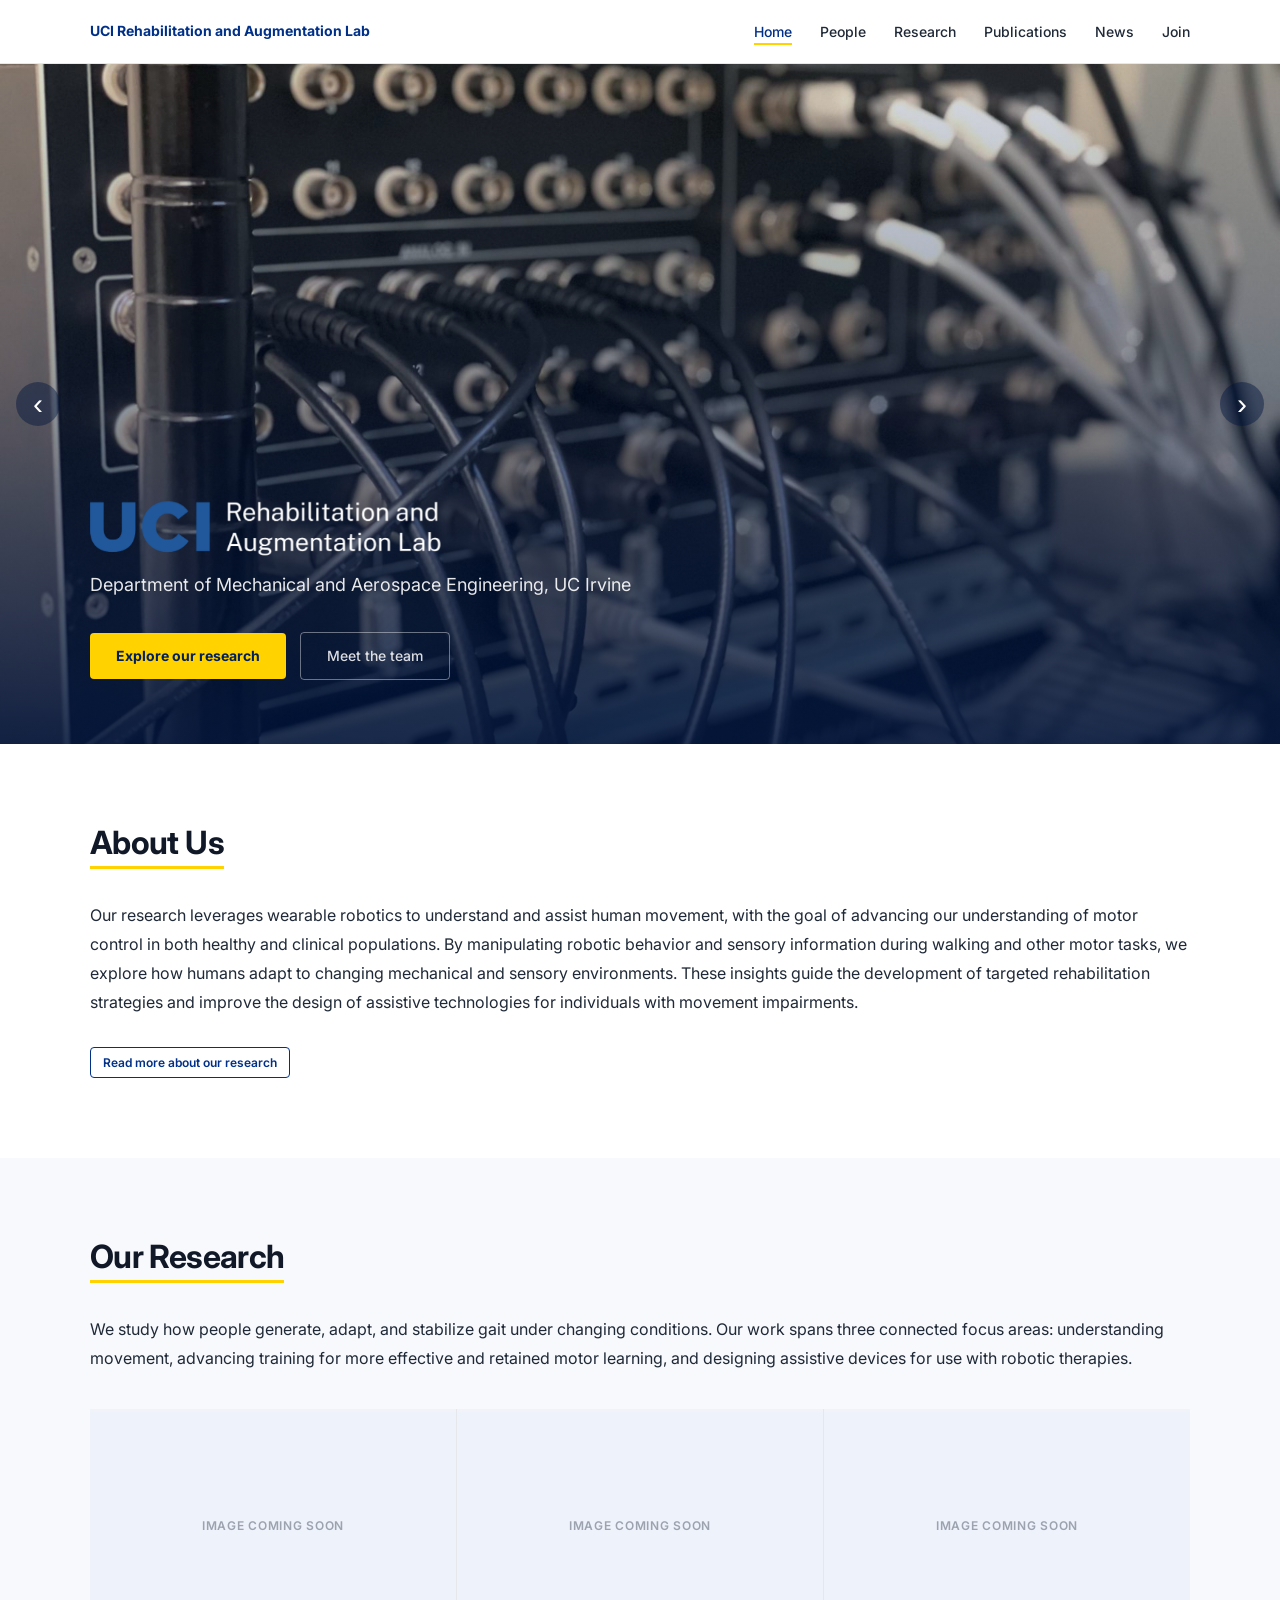
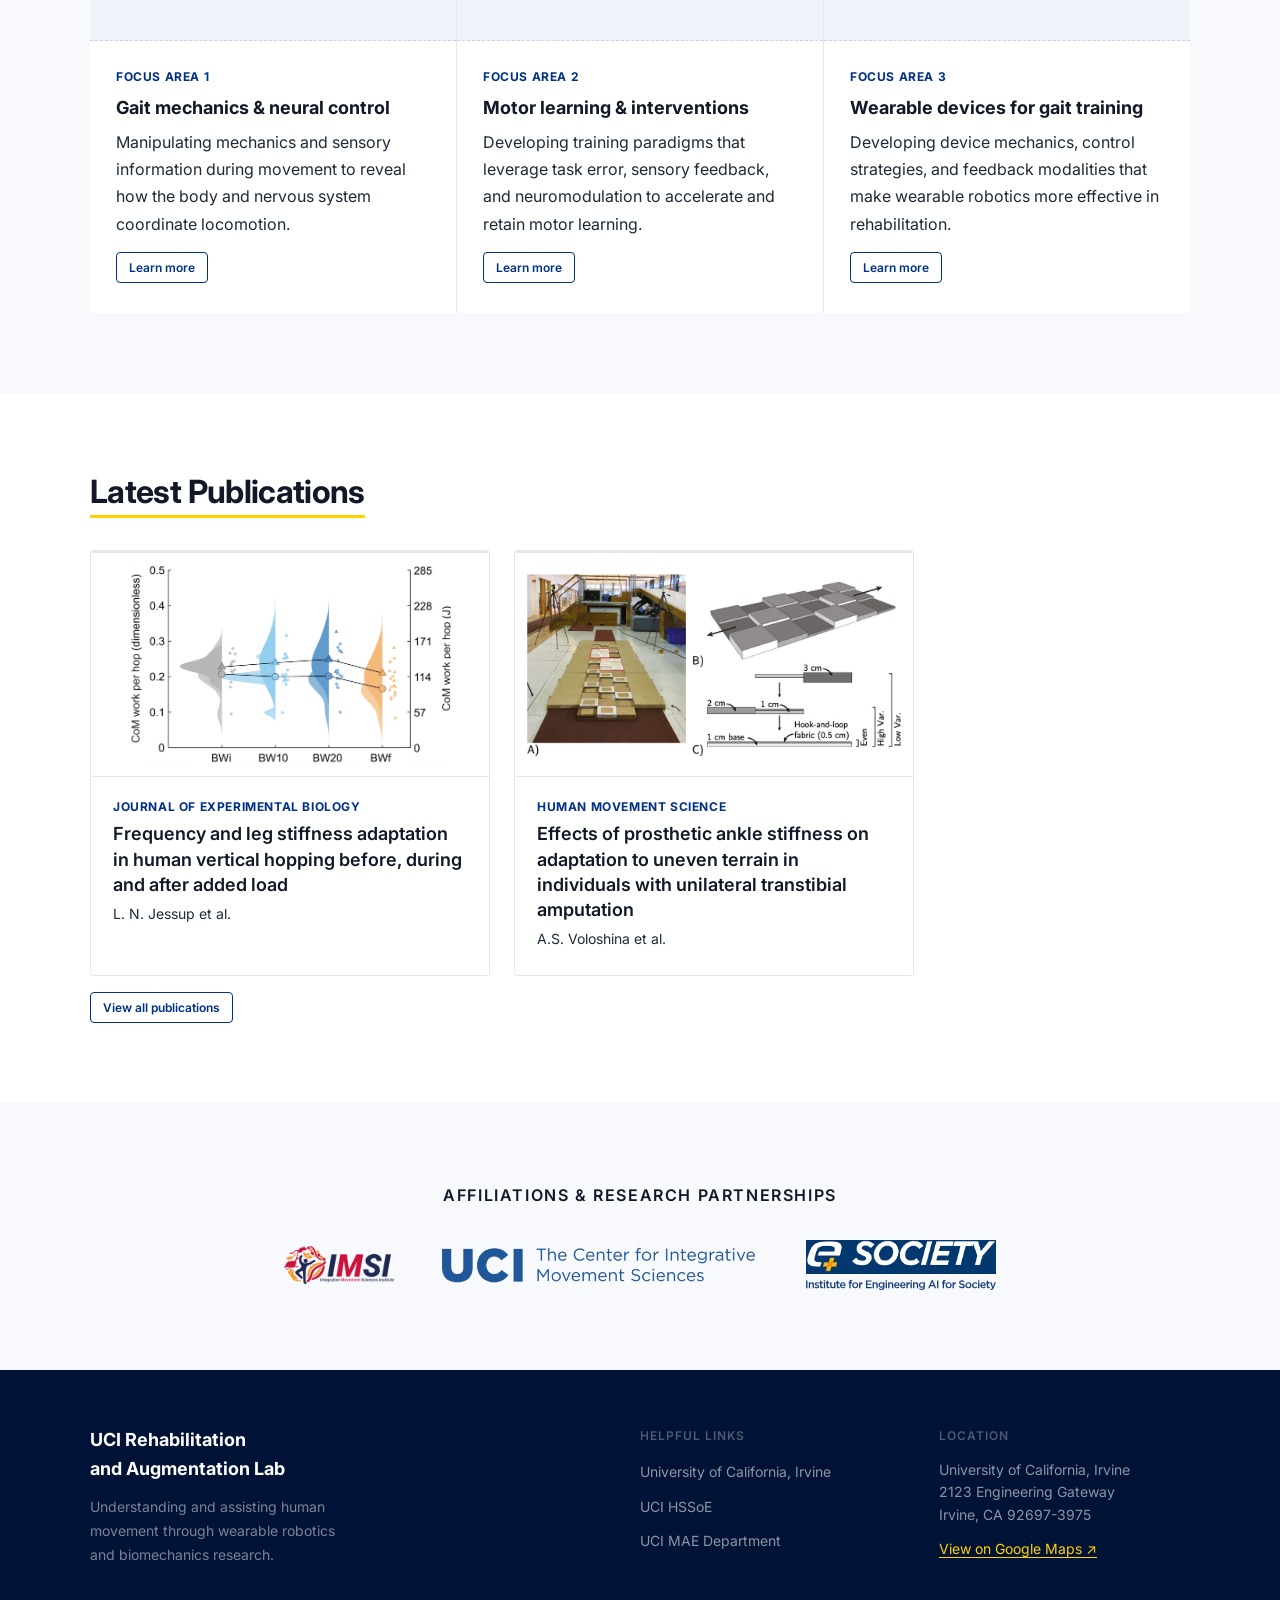
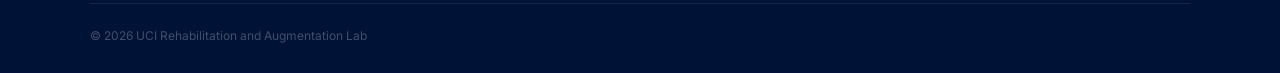
==== index.html @ d3cd8746 "Add Isabella Lepe; move Participate out of the menu Participate is now linked from the bottom of Res" ====
<!DOCTYPE html>
<html lang="en">
<head>
<meta charset="UTF-8">
<meta name="viewport" content="width=device-width, initial-scale=1">
<title>UCI Rehabilitation and Augmentation Lab</title>
<meta name="description" content="UCI RAL leverages wearable robotics to understand and assist human movement, advancing rehabilitation for individuals with movement impairments.">
<link rel="stylesheet" href="style.css?v=18">
</head>
<body>

<nav class="nav">
  <a class="nav-brand" href="index.html">UCI Rehabilitation and Augmentation Lab</a>
  <ul class="nav-links">
    <li><a href="index.html" class="active">Home</a></li>
    <li><a href="people.html">People</a></li>
    <li><a href="research.html">Research</a></li>
    <li><a href="publications.html">Publications</a></li>
    <li><a href="news.html">News</a></li>
    <li><a href="join.html">Join</a></li>
  </ul>
</nav>

<section class="hero">
  <div class="hero-slide on" style="background-image:url('images/home-banner-1.jpg')"></div>
  <div class="hero-slide" style="background-image:url('images/home-banner-2.jpg')"></div>
  <div class="hero-slide" style="background-image:url('images/home-banner-3.jpg')"></div>
  <button class="hero-arrow hero-prev" aria-label="Previous photo">&#8249;</button>
  <button class="hero-arrow hero-next" aria-label="Next photo">&#8250;</button>
  <div class="hero-c">
    <img class="lab-name hero-sweep" src="images/logos/logo-ral-white.png" alt="UCI Rehabilitation and Augmentation Lab">
    <p class="hero-dept hero-sweep">Department of Mechanical and Aerospace Engineering, UC Irvine</p>
    <a class="btn-gold" href="research.html">Explore our research</a>
    <a class="btn-outline" href="people.html">Meet the team</a>
  </div>
</section>

<section class="sec">
  <div class="wrap">
    <div class="about-text">
      <h2 class="sec-h"><span>About Us</span></h2>
      <p>Our research leverages wearable robotics to understand and assist human movement, with the goal of advancing our understanding of motor control in both healthy and clinical populations. By manipulating robotic behavior and sensory information during walking and other motor tasks, we explore how humans adapt to changing mechanical and sensory environments. These insights guide the development of targeted rehabilitation strategies and improve the design of assistive technologies for individuals with movement impairments.</p>
      <a class="ral-link" href="research.html">Read more about our research</a>
    </div>
  </div>
</section>

<section class="sec sec-off">
  <div class="wrap">
    <h2 class="sec-h"><span>Our Research</span></h2>
    <p class="page-intro">We study how people generate, adapt, and stabilize gait under changing conditions. Our work spans three connected focus areas: understanding movement, advancing training for more effective and retained motor learning, and designing assistive devices for use with robotic therapies.</p>
    <!-- To add a focus area image, replace a placeholder div with:
         <div class="theme-img"><img src="images/your-image.jpg" alt="..."></div> -->
    <div class="themes-grid">
      <div class="theme-card">
        <div class="theme-img theme-img-empty">Image coming soon</div>
        <div class="theme-body">
        <div class="theme-area">Focus Area 1</div>
        <h3>Gait mechanics &amp; neural control</h3>
        <p>Manipulating mechanics and sensory information during movement to reveal how the body and nervous system coordinate locomotion.</p>
        <a href="research.html">Learn more</a>
        </div>
      </div>
      <div class="theme-card">
        <div class="theme-img theme-img-empty">Image coming soon</div>
        <div class="theme-body">
        <div class="theme-area">Focus Area 2</div>
        <h3>Motor learning &amp; interventions</h3>
        <p>Developing training paradigms that leverage task error, sensory feedback, and neuromodulation to accelerate and retain motor learning.</p>
        <a href="research.html">Learn more</a>
        </div>
      </div>
      <div class="theme-card">
        <div class="theme-img theme-img-empty">Image coming soon</div>
        <div class="theme-body">
        <div class="theme-area">Focus Area 3</div>
        <h3>Wearable devices for gait training</h3>
        <p>Developing device mechanics, control strategies, and feedback modalities that make wearable robotics more effective in rehabilitation.</p>
        <a href="research.html">Learn more</a>
        </div>
      </div>
    </div>
  </div>
</section>

<section class="sec">
  <div class="wrap">
    <h2 class="sec-h"><span>Latest Publications</span></h2>
    <div class="pub-cards">
      <a class="pub-card" target="_blank" rel="noopener" href="https://journals.biologists.com/jeb/article/228/24/jeb250848/370091/">
        <div class="pub-card-img"><img src="images/hoppingLoad.png" alt=""></div>
        <div class="pub-card-body">
          <div class="pub-j">Journal of Experimental Biology</div>
          <span class="pub-title">Frequency and leg stiffness adaptation in human vertical hopping before, during and after added load</span>
          <div class="pub-authors">L. N. Jessup et al.</div>
        </div>
      </a>
      <a class="pub-card" target="_blank" rel="noopener" href="https://www.sciencedirect.com/science/article/pii/S0167945725000533">
        <div class="pub-card-img"><img src="images/terrainWalkway.jpg" alt=""></div>
        <div class="pub-card-body">
          <div class="pub-j">Human Movement Science</div>
          <span class="pub-title">Effects of prosthetic ankle stiffness on adaptation to uneven terrain in individuals with unilateral transtibial amputation</span>
          <div class="pub-authors">A.S. Voloshina et al.</div>
        </div>
      </a>
    </div>
    <a class="ral-link" href="publications.html">View all publications</a>
  </div>
</section>

<section class="sec sec-off">
  <div class="wrap">
    <p class="partners-label">Affiliations &amp; Research Partnerships</p>
    <div class="partners-logos">
      <a href="https://movementscience.uci.edu/" target="_blank" rel="noopener"><img src="images/logos/logo-imsi.png" alt="UCI Movement Science"></a>
      <a href="https://cims.uci.edu/" target="_blank" rel="noopener"><img src="images/logos/logo-cims.png" alt="CIMS"></a>
      <a class="partner-stack" href="https://properai.eng.uci.edu/" target="_blank" rel="noopener"><img src="images/logos/logo-esociety.png" alt="eSociety"><img src="images/logos/logo-esociety-text.svg" alt="Institute for Engineering AI for Society"></a>
    </div>
  </div>
</section>

<footer class="footer">
  <div class="footer-inner">
    <div class="footer-brand">
      <h3>UCI Rehabilitation<br>and Augmentation Lab</h3>
      <p>Understanding and assisting human movement through wearable robotics and biomechanics research.</p>
    </div>
    <div class="footer-col">
      <h4>Helpful Links</h4>
      <ul>
        <li><a href="https://uci.edu/" target="_blank" rel="noopener">University of California, Irvine</a></li>
        <li><a href="https://engineering.uci.edu/" target="_blank" rel="noopener">UCI HSSoE</a></li>
        <li><a href="https://engineering.uci.edu/dept/mae" target="_blank" rel="noopener">UCI MAE Department</a></li>
      </ul>
    </div>
    <div class="footer-col">
      <h4>Location</h4>
      <address class="footer-addr">University of California, Irvine<br>2123 Engineering Gateway<br>Irvine, CA 92697-3975</address>
      <a class="footer-map" href="https://goo.gl/maps/8qUUyFaDu9bvtkPZA" target="_blank" rel="noopener">View on Google Maps ↗</a>
    </div>
  </div>
  <div class="footer-bottom">
    <span>© 2026 UCI Rehabilitation and Augmentation Lab</span>
  </div>
</footer>
<script src="hero.js"></script>
</body>
</html>
---- style.css ----
/* UCI Rehabilitation & Augmentation Lab — Shared Styles */
@import url('https://fonts.googleapis.com/css2?family=Inter:wght@400;500;600;700&display=swap');

*, *::before, *::after { box-sizing: border-box; margin: 0; padding: 0; }
html { scroll-behavior: smooth; }
body { font-family: 'Inter', system-ui, sans-serif; color: #111827; background: #fff; line-height: 1.6; font-size: var(--fs-body); }
img { display: block; max-width: 100%; }
a { color: inherit; text-decoration: none; }

/* Variables */
:root {
  --blue: #003087;
  --blue-dk: #001f5b;
  --blue-tint: #eef2fb;
  --gold: #FFD200;
  --tx: #111827;
  --mt: #1F2937;
  --sb: #9CA3AF;
  --bg: #ffffff;
  --bg2: #f8f9fc;
  --bd: #E5E7EB;
  --r: 4px;
  /* type scale: every text size on the site comes from one of these */
  --fs-title: clamp(28px, 3.5vw, 40px);  /* page titles in the top banner */
  --fs-subtitle: 18px;                    /* line under page titles, homepage department line */
  --fs-section: clamp(24px, 3vw, 32px);  /* gold-underlined section headings */
  --fs-subhead: clamp(20px, 2.5vw, 24px);/* focus area titles, study title, PI name */
  --fs-item: 18px;                        /* card, project, person, publication and Join titles */
  --fs-body: 16px;                        /* all paragraphs */
  --fs-small: 14px;                       /* supporting details, menu, buttons, footer text */
  --fs-label: 12px;                       /* all-caps tags and labels, small outlined buttons */
}

/* NAV */
.nav {
  position: sticky; top: 0; z-index: 200;
  background: #fff; border-bottom: 1px solid var(--bd);
  display: flex; align-items: center; justify-content: space-between;
  padding: 0 max(48px, calc((100% - 1100px) / 2)); height: 64px;
}
.nav-brand { font-size: var(--fs-small); font-weight: 700; color: var(--blue); }
.nav-links { display: flex; gap: 28px; list-style: none; }
.nav-links a {
  font-size: var(--fs-small); font-weight: 500; color: var(--mt);
  padding-bottom: 3px; border-bottom: 2px solid transparent;
  transition: color .15s, border-color .15s;
}
.nav-links a:hover { color: var(--blue); }
.nav-links a.active { color: var(--blue); border-bottom-color: var(--gold); }

/* PAGE HEADER */
.page-hdr { background: linear-gradient(90deg, rgba(0,20,60,.65) 0%, rgba(0,20,60,.35) 45%, rgba(0,20,60,0) 75%), url('images/page-header-background.png') center/cover no-repeat var(--blue-dk); padding: 64px 48px 52px; }
.page-hdr-in { max-width: 1100px; margin: 0 auto; }
.page-hdr h1 {
  font-size: var(--fs-title); font-weight: 700; color: #fff;
  letter-spacing: -.025em; line-height: 1.1;
}
.page-hdr p { font-size: var(--fs-subtitle); color: rgba(255,255,255,.6); margin-top: 12px; }
/* page titles slide in like the homepage banner */
.page-hdr h1, .page-hdr p { animation: heroSweep .9s cubic-bezier(.2,.7,.2,1) both; }
.page-hdr p { animation-delay: .3s; }

/* SHARED */
.wrap { max-width: 1100px; margin: 0 auto; }
.sec { padding: 80px 48px; }
.sec-off { background: var(--bg2); }
.sec-h { font-size: var(--fs-section); font-weight: 700; color: var(--tx); line-height: 1.2; letter-spacing: -.02em; margin-bottom: 32px; }
.sec-h span { display: inline-block; border-bottom: 3px solid var(--gold); padding-bottom: 4px; }
.ral-link { display: inline-block; margin-top: 16px; font-size: var(--fs-label); font-weight: 600; color: var(--blue); border: 1.5px solid var(--blue); padding: 5px 12px; border-radius: var(--r); transition: background .15s, color .15s; }
.ral-link:hover { background: var(--blue); color: #fff; }

/* HERO */
.hero {
  min-height: 680px; overflow: hidden; background: var(--blue-dk);
  display: flex; align-items: flex-end; position: relative;
}
/* lab photos crossfade behind the hero text; hero.js advances them and drives the arrows */
.hero-slide { position: absolute; inset: 0; background-size: cover; background-position: center; opacity: 0; transition: opacity 1.2s ease; }
.hero-slide.on { opacity: 1; }
.hero-arrow { position: absolute; top: 50%; transform: translateY(-50%); z-index: 2; width: 44px; height: 44px; border: 0; border-radius: 50%; background: rgba(0,20,60,.45); color: #fff; font-size: 30px; line-height: 1; cursor: pointer; }
.hero-arrow:hover { background: rgba(0,20,60,.75); }
.hero-prev { left: 16px; }
.hero-next { right: 16px; }
.hero::after {
  content: ''; position: absolute; inset: 0;
  background: linear-gradient(to top, rgba(0,20,60,.88) 0%, rgba(0,20,60,.4) 55%, rgba(0,20,60,.15) 100%);
}
.hero-c { position: relative; z-index: 1; width: 100%; max-width: 1196px; margin: 0 auto; padding: 56px 48px; }
.hero-c img.lab-name { max-height: 58px; width: auto; margin-bottom: 14px; }
.hero-dept { font-size: var(--fs-subtitle); color: rgba(255,255,255,.9); margin-bottom: 32px; }
/* logo and department line slide in from the left once, on page load */
.hero-sweep { animation: heroSweep .9s cubic-bezier(.2,.7,.2,1) both; }
.hero-dept.hero-sweep { animation-delay: .3s; }
@keyframes heroSweep { from { opacity: 0; transform: translateX(-60px); } to { opacity: 1; transform: none; } }
.btn-gold { display: inline-block; background: var(--gold); color: var(--blue-dk); font-size: var(--fs-small); font-weight: 700; font-family: inherit; padding: 12px 26px; border-radius: var(--r); margin-right: 10px; margin-bottom: 8px; }
.btn-outline { display: inline-block; border: 1.5px solid rgba(255,255,255,.4); color: rgba(255,255,255,.85); font-size: var(--fs-small); font-weight: 500; font-family: inherit; padding: 12px 26px; border-radius: var(--r); margin-bottom: 8px; }
.btn-outline:hover { border-color: rgba(255,255,255,.75); color: #fff; }

/* ABOUT SPLIT */
.about-grid { display: grid; grid-template-columns: 3fr 2fr; gap: 60px; align-items: center; }
.about-text p { font-size: var(--fs-body); color: var(--mt); line-height: 1.8; margin-bottom: 14px; }
.about-img img { width: 100%; height: auto; }

/* RESEARCH THEMES PREVIEW */
.themes-grid { display: grid; grid-template-columns: repeat(3, 1fr); gap: 1px; background: var(--bd); margin-top: 36px; }
.theme-card { background: #fff; border-top: 3px solid #f1f3f9; transition: border-color .2s; display: flex; flex-direction: column; }
.theme-img { aspect-ratio: 16/10; overflow: hidden; background: var(--blue-tint); }
.theme-img img { width: 100%; height: 100%; object-fit: cover; transition: transform .4s; }
.theme-card:hover .theme-img img { transform: scale(1.04); }
.theme-img-empty { display: flex; align-items: center; justify-content: center; font-size: var(--fs-label); font-weight: 600; letter-spacing: .06em; text-transform: uppercase; color: var(--sb); border-bottom: 1px dashed #c9d3ea; }
.theme-body { padding: 26px 26px 30px; flex: 1; display: flex; flex-direction: column; align-items: flex-start; }
.theme-card .theme-body a { margin-top: auto; }
.theme-card .theme-body p { margin-bottom: 14px; }
.theme-card:hover { border-top-color: var(--gold); }
.theme-area { font-size: var(--fs-label); font-weight: 700; color: var(--blue); letter-spacing: .05em; text-transform: uppercase; margin-bottom: 10px; }
.theme-card h3 { font-size: var(--fs-item); font-weight: 700; color: var(--tx); line-height: 1.3; margin-bottom: 10px; }
.theme-card p { font-size: var(--fs-body); color: var(--mt); line-height: 1.7; margin: 0; }
.theme-card a { display: inline-block; margin-top: 14px; font-size: var(--fs-label); font-weight: 600; color: var(--blue); border: 1.5px solid var(--blue); padding: 5px 12px; border-radius: var(--r); transition: background .15s, color .15s; }
.theme-card a:hover { background: var(--blue); color: #fff; }

/* HOME PUBLICATION CARDS: figure on top */
.pub-cards { display: grid; grid-template-columns: repeat(2, minmax(0, 400px)); gap: 24px; }
.pub-card { display: block; background: #fff; border: 1px solid var(--bd); border-radius: var(--r); overflow: hidden; border-top: 3px solid var(--bd); transition: border-color .2s; }
.pub-card:hover { border-top-color: var(--gold); }
.pub-card-img { aspect-ratio: 16/9; background: #fff; border-bottom: 1px solid var(--bd); }
.pub-card-img img { width: 100%; height: 100%; object-fit: contain; padding: 12px; }
.pub-card-body { padding: 20px 22px 24px; }
.pub-card .pub-title { margin-bottom: 6px; }
.pub-card:hover .pub-title { color: var(--blue); }

/* PUBLICATIONS */
.pub-item { display: grid; grid-template-columns: 100px 1fr; gap: 20px; padding: 24px 0; border-bottom: 1px solid var(--bd); align-items: start; }
.pub-thumb { aspect-ratio: 4/3; border-radius: var(--r); overflow: hidden; background: var(--blue-tint); }
.pub-thumb img { width: 100%; height: 100%; object-fit: cover; }
.pub-j { font-size: var(--fs-label); font-weight: 700; color: var(--blue); letter-spacing: .05em; text-transform: uppercase; margin-bottom: 5px; }
.pub-title { font-size: var(--fs-item); font-weight: 600; color: var(--tx); line-height: 1.4; margin-bottom: 5px; display: block; }
.pub-title:hover { color: var(--blue); }
.pub-authors { font-size: var(--fs-small); color: var(--mt); }
.pub-authors strong { color: var(--tx); font-weight: 600; }
.pub-sec-h { margin-top: 56px; margin-bottom: 8px; }
.wrap > .pub-sec-h:first-child { margin-top: 0; }
/* publications page: text left, buttons right */
.pub-row { display: grid; grid-template-columns: 1fr auto; gap: 24px; align-items: start; padding: 16px 0; border-bottom: 1px solid var(--bd); }
.pub-row .pub-title { margin-bottom: 3px; }
.pub-meta { font-size: var(--fs-small); color: var(--mt); line-height: 1.55; }
.pub-meta strong { color: var(--tx); font-weight: 600; }
.pub-links { display: flex; gap: 8px; flex-wrap: wrap; justify-content: flex-end; }
.pub-btn { font-size: var(--fs-label); font-weight: 600; color: var(--blue); border: 1.5px solid var(--blue); padding: 4px 10px; border-radius: var(--r); transition: background .15s, color .15s; }
.pub-btn:hover { background: var(--blue); color: #fff; }
.pub-more { margin-top: 48px; font-size: var(--fs-body); color: var(--mt); }
.pub-more a { color: var(--blue); font-weight: 600; border-bottom: 1px solid var(--bd); }

/* PARTNERS */
.partners-logos { display: flex; align-items: center; justify-content: center; gap: 48px; flex-wrap: wrap; }
.partners-logos img { max-height: 38px; width: auto; transition: transform .2s; }
.partners-logos a:hover img { transform: translateY(-2px); }
.partner-stack { display: flex; flex-direction: column; gap: 6px; width: 190px; }
.partners-logos .partner-stack img { width: 100%; height: auto; max-height: none; }
.partners-label { text-align: center; font-size: var(--fs-body); font-weight: 600; color: var(--tx); letter-spacing: .1em; text-transform: uppercase; margin-bottom: 32px; }

/* PEOPLE - PI CARD */
.ppl-wrap { display: flex; flex-direction: column; gap: 24px; }
.grp-box { background: var(--bg2); border-radius: var(--r); padding: 32px 40px 36px; border-left: 3px solid var(--blue); }
.pi-card { display: grid; grid-template-columns: 128px 1fr; gap: 32px; align-items: start; }
.av { border-radius: 50%; overflow: hidden; background: var(--blue-tint); flex-shrink: 0; display: flex; align-items: center; justify-content: center; font-size: 22px; font-weight: 700; color: var(--blue); position: relative; }
.av img { position: absolute; inset: 0; width: 100%; height: 100%; object-fit: cover; object-position: top; }
.av-lg { width: 128px; height: 128px; font-size: 32px; }
.av-md { width: 84px; height: 84px; font-size: 20px; }
.av-sm { width: 68px; height: 68px; font-size: 16px; }
.pi-info h2 { font-size: var(--fs-subhead); font-weight: 700; color: var(--tx); line-height: 1.2; margin-bottom: 4px; letter-spacing: -.01em; }
.pi-title { font-size: var(--fs-body); font-weight: 600; color: var(--blue); margin-bottom: 2px; }
.pi-dept { font-size: var(--fs-body); color: var(--mt); margin-bottom: 6px; line-height: 1.5; }
.pi-email { font-size: var(--fs-body); color: var(--mt); margin-bottom: 18px; }
.tag-links { display: flex; gap: 10px; flex-wrap: wrap; }
.tag-link { font-size: var(--fs-label); font-weight: 600; color: var(--blue); border: 1.5px solid var(--blue); padding: 5px 12px; border-radius: var(--r); transition: background .15s, color .15s; }
.tag-link:hover { background: var(--blue); color: #fff; }

/* PEOPLE GRID */
.grp-h { font-size: var(--fs-label); font-weight: 600; color: var(--blue); padding-bottom: 10px; margin-bottom: 20px; border-bottom: 1px solid var(--bd); letter-spacing: .04em; text-transform: uppercase; }
.ppl-grid { display: grid; grid-template-columns: repeat(2, 1fr); gap: 28px 32px; }
.ppl-grid-4 { display: grid; grid-template-columns: repeat(3, 1fr); gap: 24px 28px; }
/* photo left, top-aligned with the name, same as the PI card */
.person-card { display: grid; grid-template-columns: auto 1fr; gap: 18px; align-items: start; }
.p-name { font-size: var(--fs-item); font-weight: 600; color: var(--tx); line-height: 1.3; margin-bottom: 2px; }
.p-role { font-size: var(--fs-small); font-weight: 500; color: var(--blue); margin-bottom: 4px; }
.p-coadv { font-size: var(--fs-small); font-style: italic; color: var(--mt); margin-bottom: 4px; }
.p-bg { font-size: var(--fs-small); color: var(--mt); line-height: 1.5; }

/* ALUMNI */
.alumni-cols { display: grid; grid-template-columns: repeat(3, 1fr); gap: 0 48px; }
.alumni-grp h4 { font-size: var(--fs-label); font-weight: 600; color: var(--mt); letter-spacing: .06em; text-transform: uppercase; margin-bottom: 10px; }
.alumni-list { list-style: none; }
.alumni-list li { font-size: var(--fs-body); color: var(--mt); padding: 4px 0; }

/* RESEARCH */
.res-sec { padding-top: 0; }
.res-wrap { display: flex; flex-direction: column; gap: 56px; }
/* focus area title sits in a gray box; its description and projects follow below */
.theme-hd { background: var(--bg2); border-left: 3px solid var(--blue); border-radius: var(--r); padding: 24px 32px; }
.theme-hd-area { font-size: var(--fs-label); font-weight: 600; color: var(--blue); margin-bottom: 6px; letter-spacing: .06em; text-transform: uppercase; }
.theme-hd h2 { font-size: var(--fs-subhead); font-weight: 700; color: var(--tx); line-height: 1.2; letter-spacing: -.015em; }
.theme-desc { font-size: var(--fs-body); color: var(--mt); line-height: 1.75; margin-top: 20px; }
/* project rows: image on the left at one fixed width */
.proj { display: grid; grid-template-columns: 300px 1fr; gap: 32px; align-items: start; padding: 28px 0; }
.proj:last-child { padding-bottom: 0; }
.proj-img { background: #fff; border: 1px solid var(--bd); border-radius: var(--r); padding: 10px; }
.proj-img img { width: 100%; height: auto; }
.proj-tag { display: inline-block; font-size: var(--fs-label); font-weight: 700; letter-spacing: .06em; text-transform: uppercase; color: var(--blue); background: var(--blue-tint); padding: 3px 8px; border-radius: 2px; margin-bottom: 10px; }
.proj-text h3 { font-size: var(--fs-item); font-weight: 700; color: var(--tx); margin-bottom: 12px; line-height: 1.3; letter-spacing: -.01em; }
.proj-text p { font-size: var(--fs-body); color: var(--mt); line-height: 1.75; }
.proj-paper { display: inline-block; margin-top: 14px; font-size: var(--fs-label); font-weight: 600; color: var(--blue); border: 1.5px solid var(--blue); padding: 5px 12px; border-radius: var(--r); transition: border-color .15s, background .15s; }
.proj-paper:hover { background: var(--blue); color: #fff; }

/* JOIN */
.join-list { max-width: 760px; margin-top: 24px; }
.join-item { padding: 24px 0; border-bottom: 1px solid var(--bd); }
.join-item:first-child { border-top: 1px solid var(--bd); }
.join-item h3 { font-size: var(--fs-item); font-weight: 700; color: var(--tx); margin-bottom: 8px; }
.join-item p { font-size: var(--fs-body); color: var(--mt); line-height: 1.7; }
.page-intro { font-size: var(--fs-body); color: var(--mt); line-height: 1.8; }
.page-intro + .page-intro { margin-top: 16px; }
.text-link { color: var(--blue); font-weight: 600; border-bottom: 1px solid var(--bd); }
/* news */
.news-year { margin-top: 48px; margin-bottom: 8px; }
.wrap > .news-year:first-child { margin-top: 0; }
.news-item { display: grid; grid-template-columns: 90px 1fr; gap: 24px; padding: 14px 0; border-bottom: 1px solid var(--bd); }
.news-date { font-size: var(--fs-small); font-weight: 700; color: var(--blue); letter-spacing: .04em; text-transform: uppercase; padding-top: 2px; }
.news-body p { font-size: var(--fs-body); color: var(--mt); line-height: 1.7; }
.news-body a { color: var(--blue); font-weight: 600; border-bottom: 1px solid var(--bd); }
.news-imgs { display: flex; flex-wrap: wrap; gap: 10px; margin-top: 12px; }
.news-imgs img { height: 120px; width: auto; border-radius: var(--r); border: 1px solid var(--bd); }
/* click-to-enlarge images */
.zoomable img { cursor: zoom-in; }
.lightbox { position: fixed; inset: 0; z-index: 500; background: rgba(0,10,30,.88); display: flex; align-items: center; justify-content: center; padding: 32px; cursor: zoom-out; }
.lightbox img { max-width: 100%; max-height: 100%; border-radius: var(--r); background: #fff; box-shadow: 0 8px 40px rgba(0,0,0,.5); }
.lightbox-close { position: absolute; top: 16px; right: 20px; font-size: 36px; line-height: 1; color: #fff; background: none; border: 0; cursor: pointer; }
.study { background: var(--bg2); border-left: 3px solid var(--blue); border-radius: var(--r); padding: 40px; }
.study-hd { display: grid; grid-template-columns: 300px 1fr; gap: 32px; align-items: start; margin-bottom: 8px; }
.study-img { background: #fff; border: 1px solid var(--bd); border-radius: var(--r); padding: 10px; }
.study-img img { width: 100%; height: auto; }
.study-tag { display: inline-block; font-size: var(--fs-label); font-weight: 700; letter-spacing: .06em; text-transform: uppercase; color: var(--blue-dk); background: var(--gold); padding: 3px 9px; border-radius: 2px; margin-bottom: 10px; }
.study-hd h3 { font-size: var(--fs-subhead); font-weight: 700; color: var(--tx); line-height: 1.25; letter-spacing: -.01em; }
.study-sub { font-size: var(--fs-small); color: var(--mt); margin-top: 8px; }
.study-body h4 { font-size: var(--fs-label); font-weight: 600; color: var(--blue); letter-spacing: .06em; text-transform: uppercase; margin: 24px 0 6px; }
.study-body p, .study-body li { font-size: var(--fs-body); color: var(--mt); line-height: 1.75; }
.study-body ul { padding-left: 20px; }
.study-contact { margin-top: 28px; padding: 16px 20px; background: #fff; border-left: 3px solid var(--gold); border-radius: var(--r); font-size: var(--fs-body); color: var(--tx); }
.study-contact a { color: var(--blue); font-weight: 600; }
.join-inline { color: var(--blue); font-weight: 600; border-bottom: 1px solid var(--bd); }

/* FOOTER */
.footer { background: #001336; padding: 56px 48px 28px; }
.footer-inner { max-width: 1100px; margin: 0 auto; display: grid; grid-template-columns: 2fr 1fr 1fr; gap: 48px; padding-bottom: 36px; border-bottom: 1px solid rgba(255,255,255,.08); }
.footer-brand h3 { font-size: var(--fs-item); font-weight: 700; color: #fff; margin-bottom: 12px; }
.footer-brand p { font-size: var(--fs-small); color: rgba(255,255,255,.48); line-height: 1.7; max-width: 30ch; }
.footer-col h4 { font-size: var(--fs-label); font-weight: 600; color: rgba(255,255,255,.3); letter-spacing: .08em; text-transform: uppercase; margin-bottom: 14px; }
.footer-col ul { list-style: none; display: flex; flex-direction: column; gap: 9px; }
.footer-col a { font-size: var(--fs-small); color: rgba(255,255,255,.55); transition: color .15s; }
.footer-col a:hover { color: var(--gold); }
.footer-addr { font-style: normal; font-size: var(--fs-small); color: rgba(255,255,255,.55); line-height: 1.6; }
.footer-col .footer-map { display: inline-block; margin-top: 12px; color: var(--gold); text-decoration: underline; text-underline-offset: 3px; }
.footer-col .footer-map:hover { color: #fff; }
.footer-bottom { max-width: 1100px; margin: 22px auto 0; display: flex; justify-content: space-between; font-size: var(--fs-label); color: rgba(255,255,255,.25); }

/* RESPONSIVE */
@media (max-width: 768px) {
  .nav { padding: 12px 20px; height: auto; flex-wrap: wrap; gap: 8px; }
  .nav-links { gap: 6px 14px; flex-wrap: wrap; }
  .hero { min-height: 460px; }
  .hero-c { padding: 40px 20px; }
  .hero-arrow { top: 20px; transform: none; width: 38px; height: 38px; font-size: 26px; }
  .hero-prev { left: auto; right: 62px; }
  .sec { padding: 52px 20px; }
  .theme-hd, .study { padding: 24px 20px; }
  .news-item { grid-template-columns: 1fr; gap: 4px; }
  .news-imgs img { height: 90px; }
  .study-hd { grid-template-columns: 1fr; gap: 16px; }
  .page-hdr { padding: 48px 20px 40px; }
  .about-grid, .themes-grid, .pub-cards, .footer-inner { grid-template-columns: 1fr; }
  .themes-grid { gap: 0; background: none; }
  .ppl-grid, .ppl-grid-4 { grid-template-columns: 1fr; }
  .grp-box { padding: 24px 20px 28px; }
  .pi-card { grid-template-columns: 84px 1fr; gap: 18px; }
  .pi-card .av-lg, .person-card .av-lg { width: 84px; height: 84px; font-size: 20px; }
  .proj { grid-template-columns: 1fr; gap: 16px; }
  .alumni-cols { grid-template-columns: 1fr; }
  .pub-row { grid-template-columns: 1fr; gap: 10px; }
  .pub-links { justify-content: flex-start; }
  .partners-logos { gap: 24px; }
  .footer { padding: 48px 20px 24px; }
}
@media (prefers-reduced-motion: reduce) { *, *::before, *::after { transition: none !important; } .hero-sweep, .page-hdr h1, .page-hdr p { animation: none; } }.research-participate { font-size: var(--fs-body); color: var(--mt); margin-top: 48px; }
.research-participate a { color: var(--blue); font-weight: 600; border-bottom: 1px solid var(--bd); }
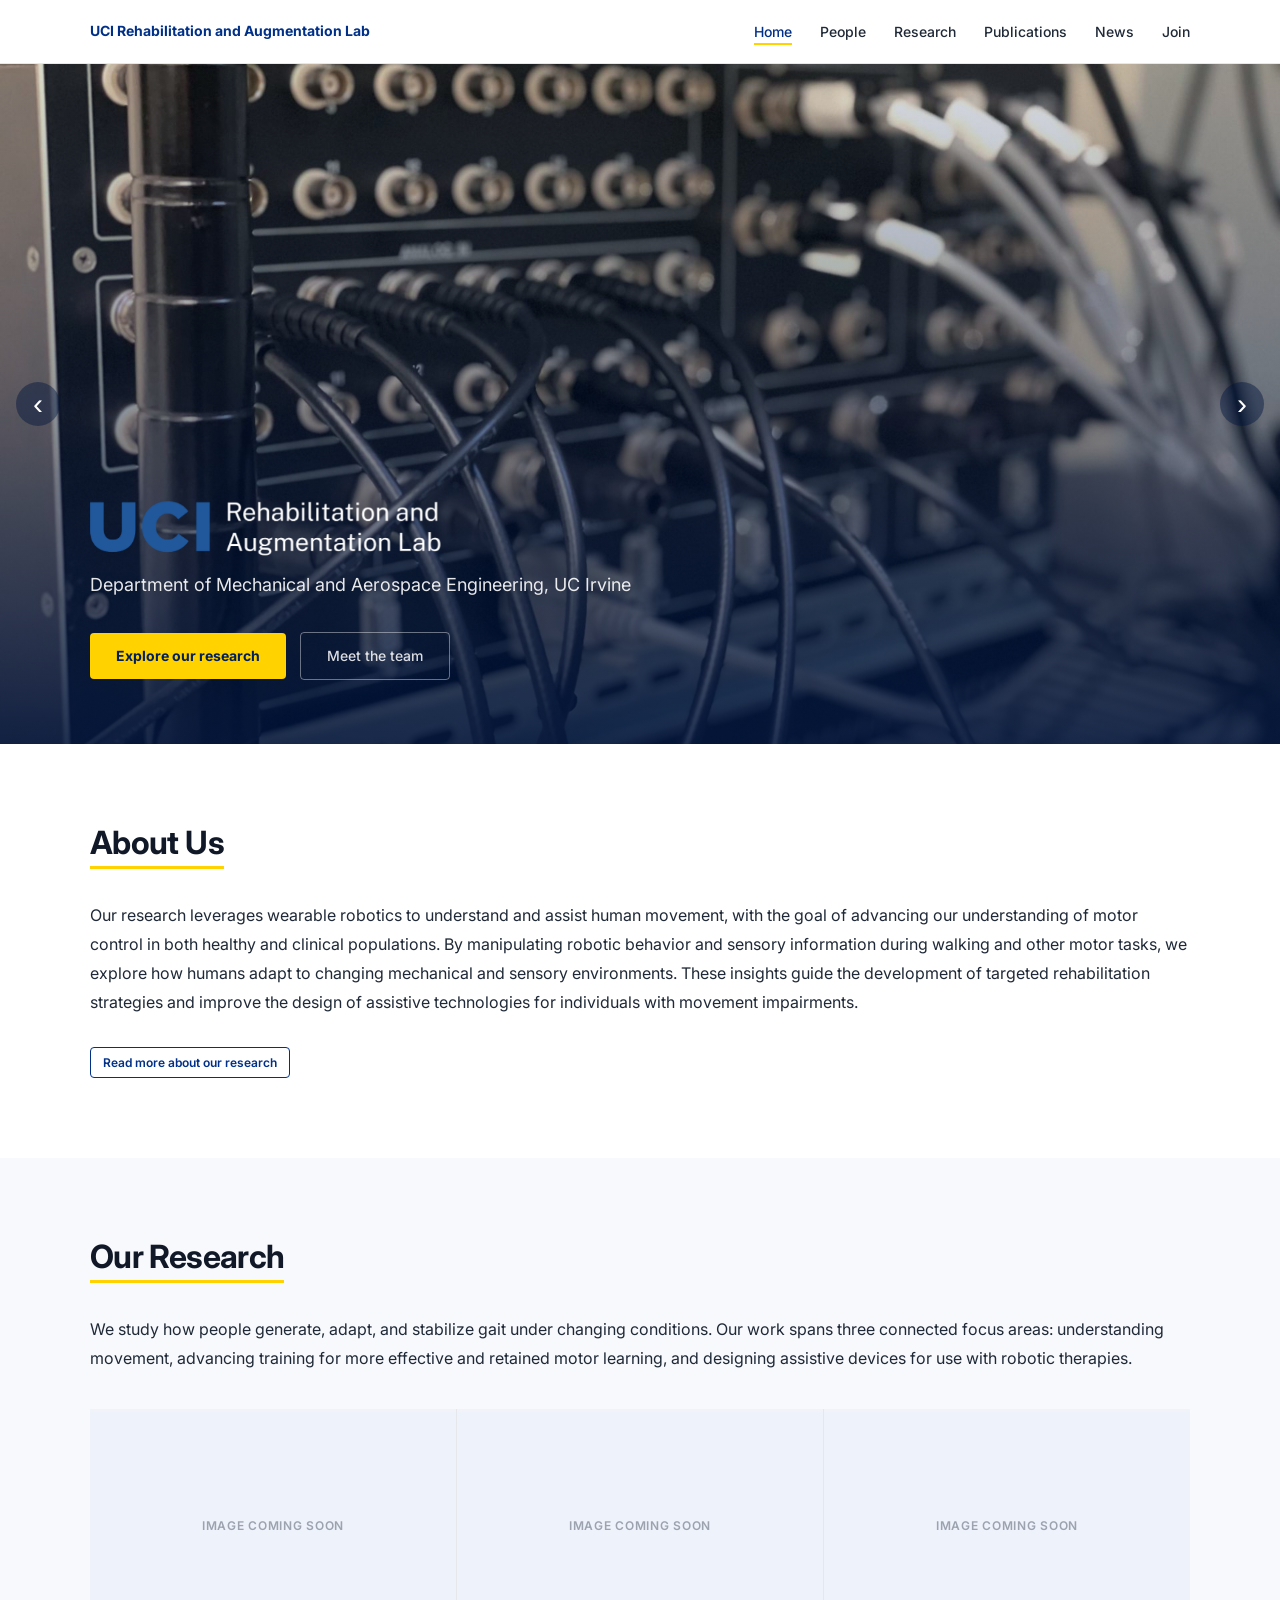
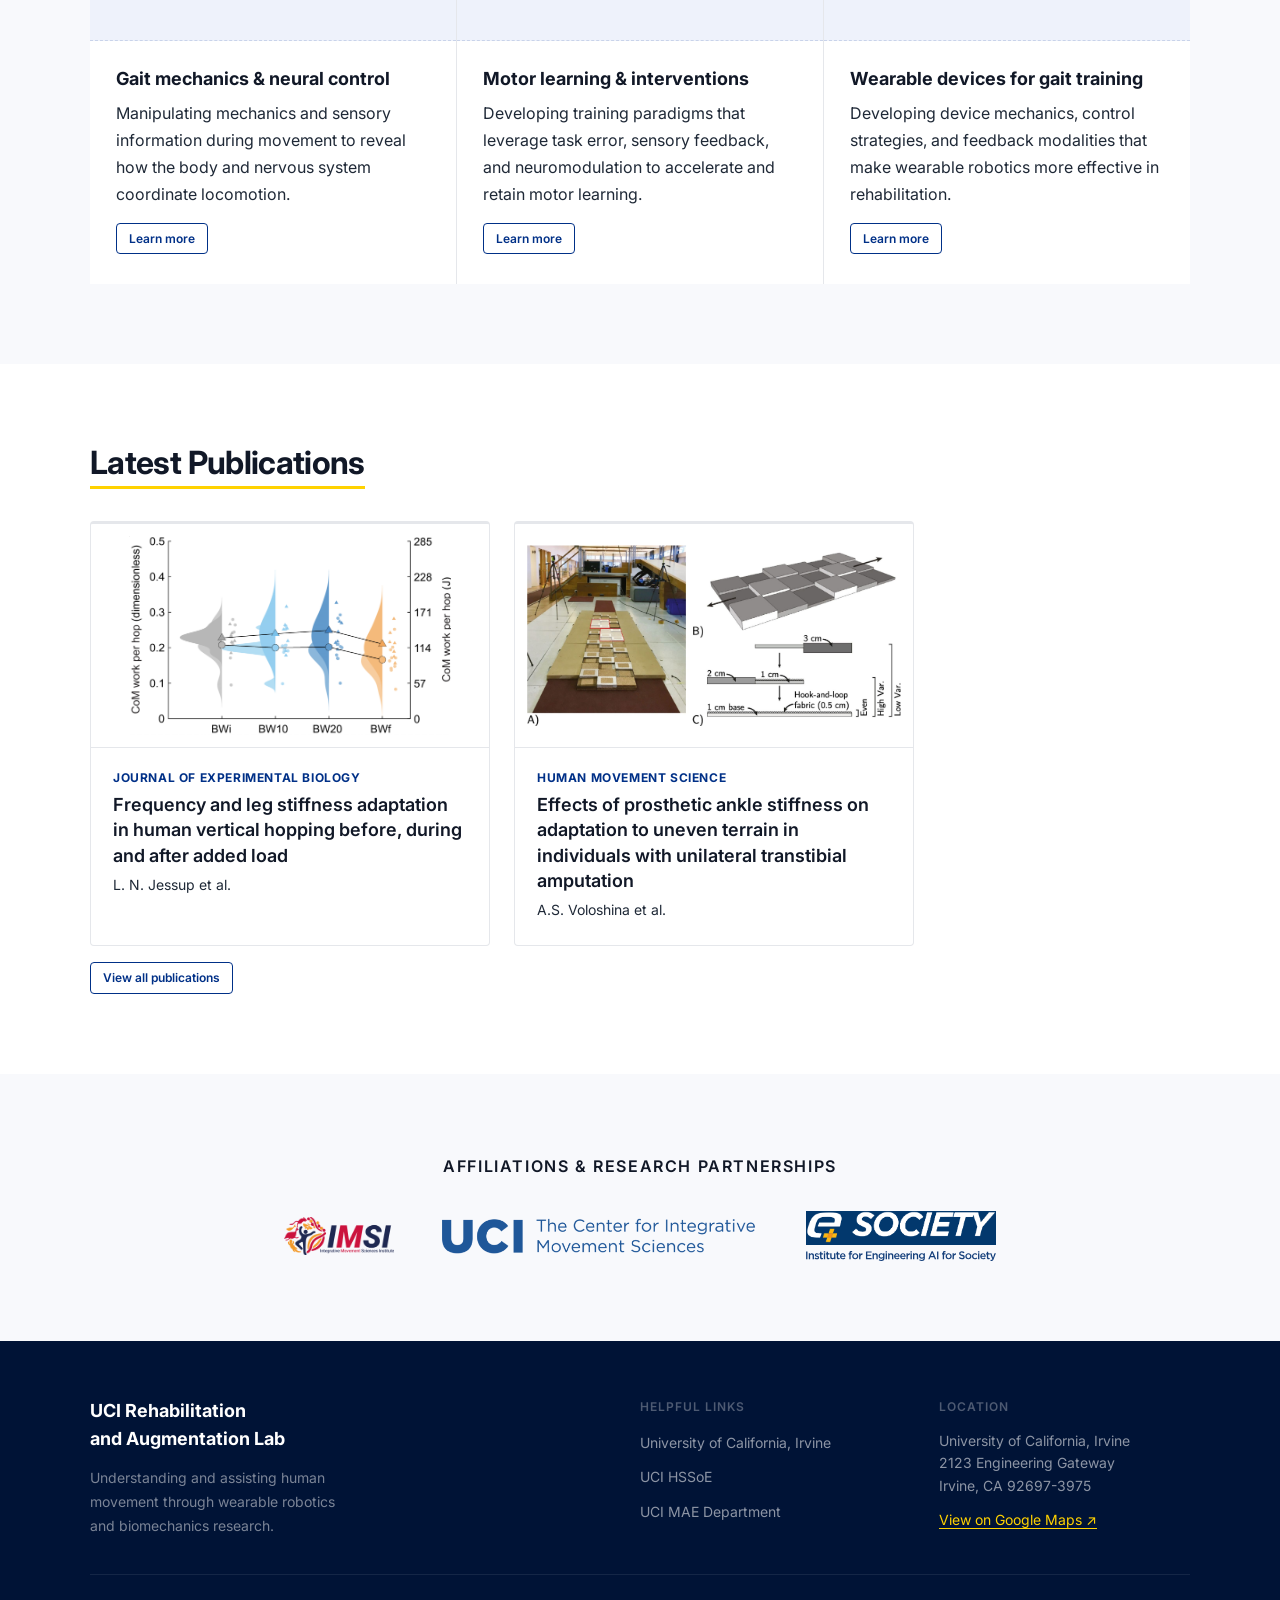
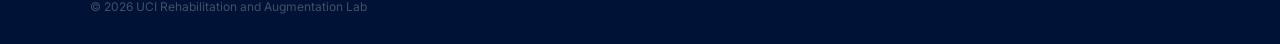
==== commit a5ec467c: "Remove Focus Area labels from research headings Co-Authored-By: Claude Opus 5.5 <noreply@anthropic.c" ====
--- a/index.html
+++ b/index.html
@@ -5,7 +5,7 @@
 <meta name="viewport" content="width=device-width, initial-scale=1">
 <title>UCI Rehabilitation and Augmentation Lab</title>
 <meta name="description" content="UCI RAL leverages wearable robotics to understand and assist human movement, advancing rehabilitation for individuals with movement impairments.">
-<link rel="stylesheet" href="style.css?v=18">
+<link rel="stylesheet" href="style.css?v=19">
 </head>
 <body>
 
@@ -55,7 +55,6 @@
       <div class="theme-card">
         <div class="theme-img theme-img-empty">Image coming soon</div>
         <div class="theme-body">
-        <div class="theme-area">Focus Area 1</div>
         <h3>Gait mechanics &amp; neural control</h3>
         <p>Manipulating mechanics and sensory information during movement to reveal how the body and nervous system coordinate locomotion.</p>
         <a href="research.html">Learn more</a>
@@ -64,7 +63,6 @@
       <div class="theme-card">
         <div class="theme-img theme-img-empty">Image coming soon</div>
         <div class="theme-body">
-        <div class="theme-area">Focus Area 2</div>
         <h3>Motor learning &amp; interventions</h3>
         <p>Developing training paradigms that leverage task error, sensory feedback, and neuromodulation to accelerate and retain motor learning.</p>
         <a href="research.html">Learn more</a>
@@ -73,7 +71,6 @@
       <div class="theme-card">
         <div class="theme-img theme-img-empty">Image coming soon</div>
         <div class="theme-body">
-        <div class="theme-area">Focus Area 3</div>
         <h3>Wearable devices for gait training</h3>
         <p>Developing device mechanics, control strategies, and feedback modalities that make wearable robotics more effective in rehabilitation.</p>
         <a href="research.html">Learn more</a>
--- a/style.css
+++ b/style.css
@@ -166,7 +166,7 @@
 .av img { position: absolute; inset: 0; width: 100%; height: 100%; object-fit: cover; object-position: top; }
 .av-lg { width: 128px; height: 128px; font-size: 32px; }
 .av-md { width: 84px; height: 84px; font-size: 20px; }
-.av-sm { width: 68px; height: 68px; font-size: 16px; }
+.av-sm { width: 100px; height: 100px; font-size: 24px; }
 .pi-info h2 { font-size: var(--fs-subhead); font-weight: 700; color: var(--tx); line-height: 1.2; margin-bottom: 4px; letter-spacing: -.01em; }
 .pi-title { font-size: var(--fs-body); font-weight: 600; color: var(--blue); margin-bottom: 2px; }
 .pi-dept { font-size: var(--fs-body); color: var(--mt); margin-bottom: 6px; line-height: 1.5; }
@@ -282,6 +282,7 @@
   .grp-box { padding: 24px 20px 28px; }
   .pi-card { grid-template-columns: 84px 1fr; gap: 18px; }
   .pi-card .av-lg, .person-card .av-lg { width: 84px; height: 84px; font-size: 20px; }
+  .person-card .av-sm { width: 68px; height: 68px; font-size: 16px; }
   .proj { grid-template-columns: 1fr; gap: 16px; }
   .alumni-cols { grid-template-columns: 1fr; }
   .pub-row { grid-template-columns: 1fr; gap: 10px; }
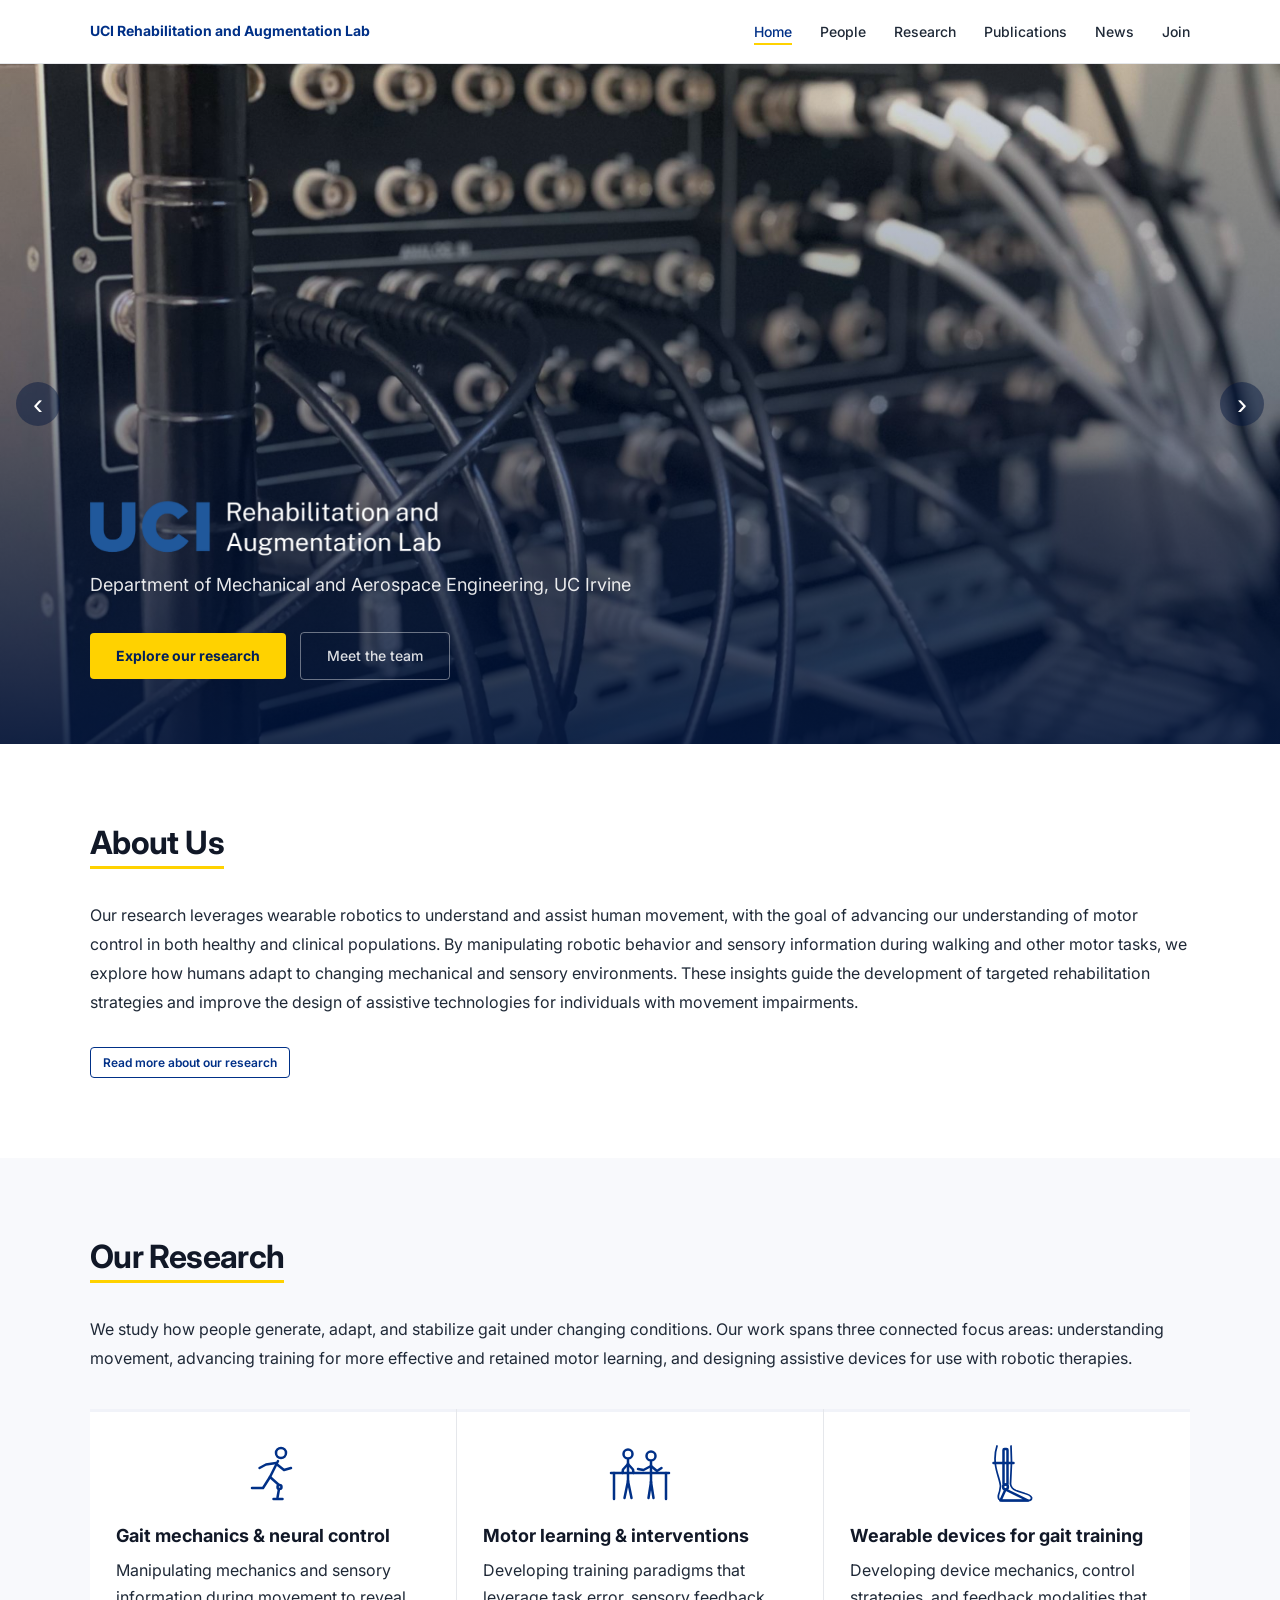
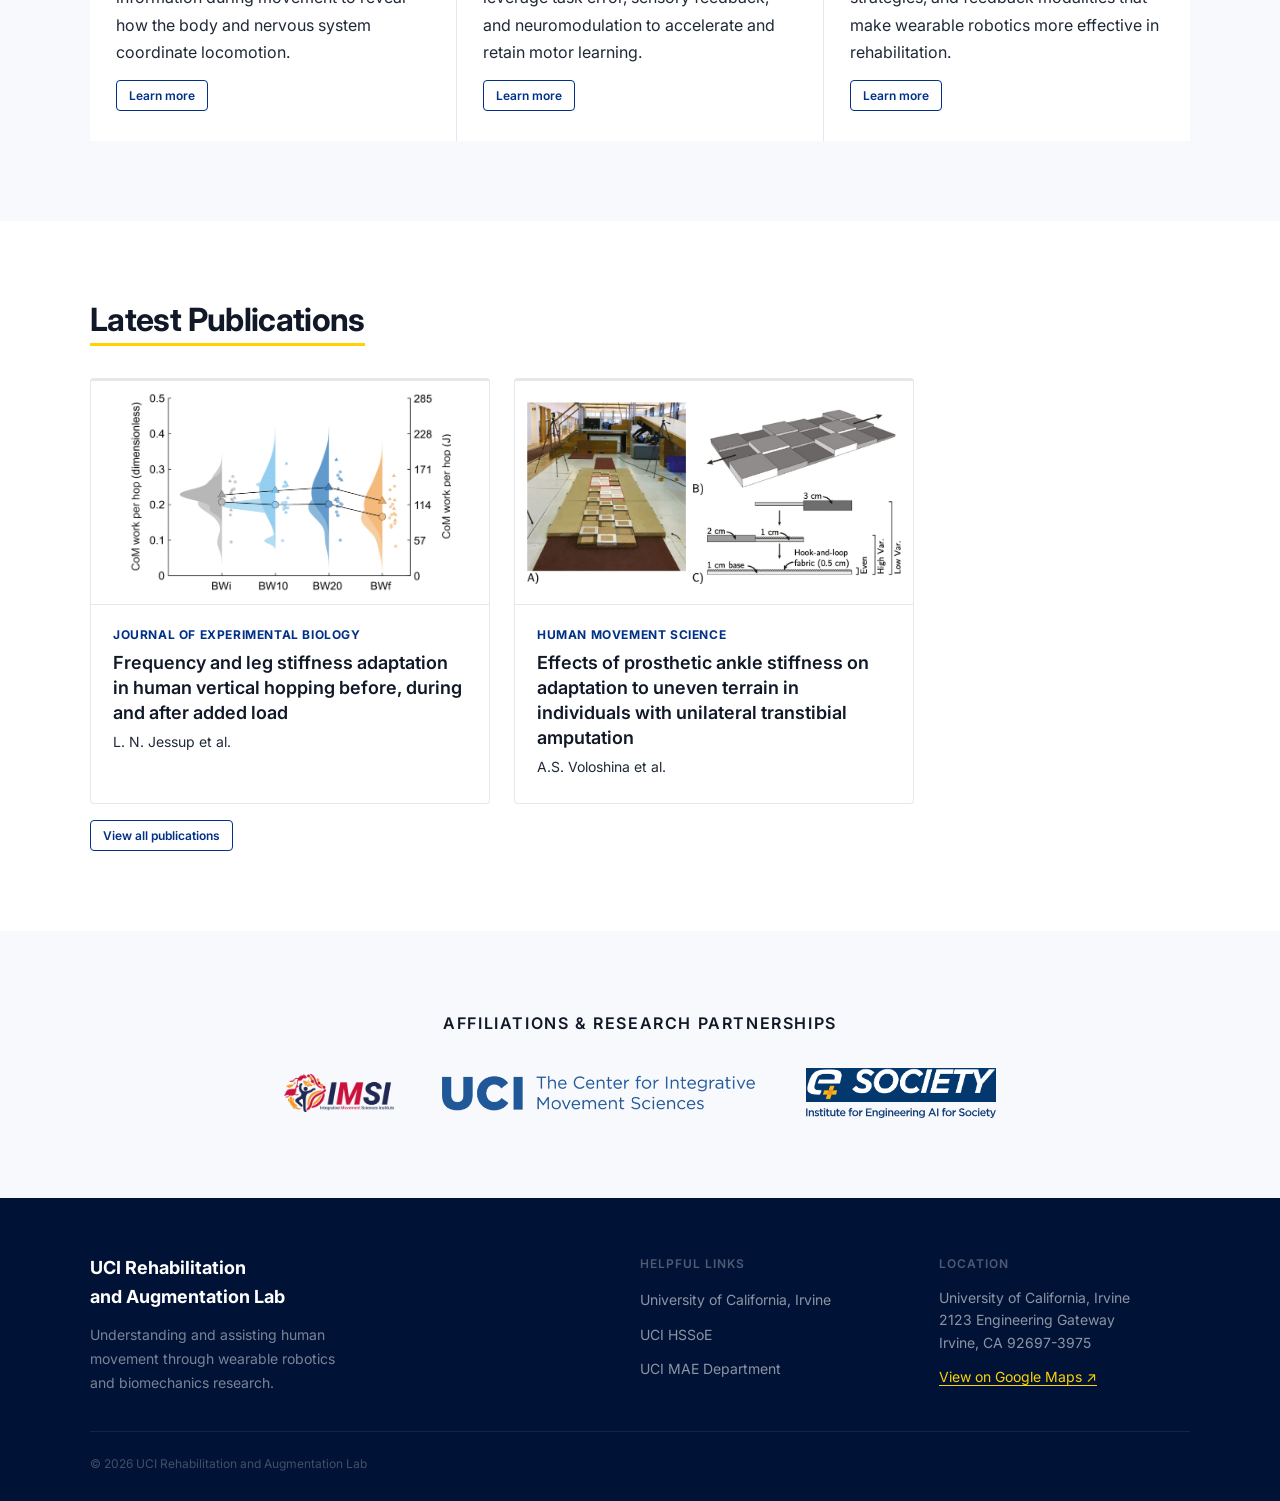
==== commit 069ae870: "Add research icons to home cards; arrows on external People buttons Co-Authored-By: Claude Opus 5.5 " ====
--- a/index.html
+++ b/index.html
@@ -5,7 +5,7 @@
 <meta name="viewport" content="width=device-width, initial-scale=1">
 <title>UCI Rehabilitation and Augmentation Lab</title>
 <meta name="description" content="UCI RAL leverages wearable robotics to understand and assist human movement, advancing rehabilitation for individuals with movement impairments.">
-<link rel="stylesheet" href="style.css?v=19">
+<link rel="stylesheet" href="style.css?v=21">
 </head>
 <body>
 
@@ -49,11 +49,9 @@
   <div class="wrap">
     <h2 class="sec-h"><span>Our Research</span></h2>
     <p class="page-intro">We study how people generate, adapt, and stabilize gait under changing conditions. Our work spans three connected focus areas: understanding movement, advancing training for more effective and retained motor learning, and designing assistive devices for use with robotic therapies.</p>
-    <!-- To add a focus area image, replace a placeholder div with:
-         <div class="theme-img"><img src="images/your-image.jpg" alt="..."></div> -->
     <div class="themes-grid">
       <div class="theme-card">
-        <div class="theme-img theme-img-empty">Image coming soon</div>
+        <div class="theme-icon"><img src="images/icons/gait.svg" alt="Runner with a below-knee prosthesis"></div>
         <div class="theme-body">
         <h3>Gait mechanics &amp; neural control</h3>
         <p>Manipulating mechanics and sensory information during movement to reveal how the body and nervous system coordinate locomotion.</p>
@@ -61,7 +59,7 @@
         </div>
       </div>
       <div class="theme-card">
-        <div class="theme-img theme-img-empty">Image coming soon</div>
+        <div class="theme-icon"><img src="images/icons/learning.svg" alt="Patient training at parallel bars with a therapist"></div>
         <div class="theme-body">
         <h3>Motor learning &amp; interventions</h3>
         <p>Developing training paradigms that leverage task error, sensory feedback, and neuromodulation to accelerate and retain motor learning.</p>
@@ -69,7 +67,7 @@
         </div>
       </div>
       <div class="theme-card">
-        <div class="theme-img theme-img-empty">Image coming soon</div>
+        <div class="theme-icon"><img src="images/icons/device.svg" alt="Lower leg wearing an ankle exoskeleton"></div>
         <div class="theme-body">
         <h3>Wearable devices for gait training</h3>
         <p>Developing device mechanics, control strategies, and feedback modalities that make wearable robotics more effective in rehabilitation.</p>
--- a/style.css
+++ b/style.css
@@ -107,7 +107,9 @@
 .theme-img { aspect-ratio: 16/10; overflow: hidden; background: var(--blue-tint); }
 .theme-img img { width: 100%; height: 100%; object-fit: cover; transition: transform .4s; }
 .theme-card:hover .theme-img img { transform: scale(1.04); }
-.theme-img-empty { display: flex; align-items: center; justify-content: center; font-size: var(--fs-label); font-weight: 600; letter-spacing: .06em; text-transform: uppercase; color: var(--sb); border-bottom: 1px dashed #c9d3ea; }
+.theme-icon { display: flex; justify-content: center; padding: 30px 26px 0; }
+.theme-icon img { width: 64px; height: 64px; }
+.theme-icon + .theme-body { padding-top: 18px; }
 .theme-body { padding: 26px 26px 30px; flex: 1; display: flex; flex-direction: column; align-items: flex-start; }
 .theme-card .theme-body a { margin-top: auto; }
 .theme-card .theme-body p { margin-bottom: 14px; }
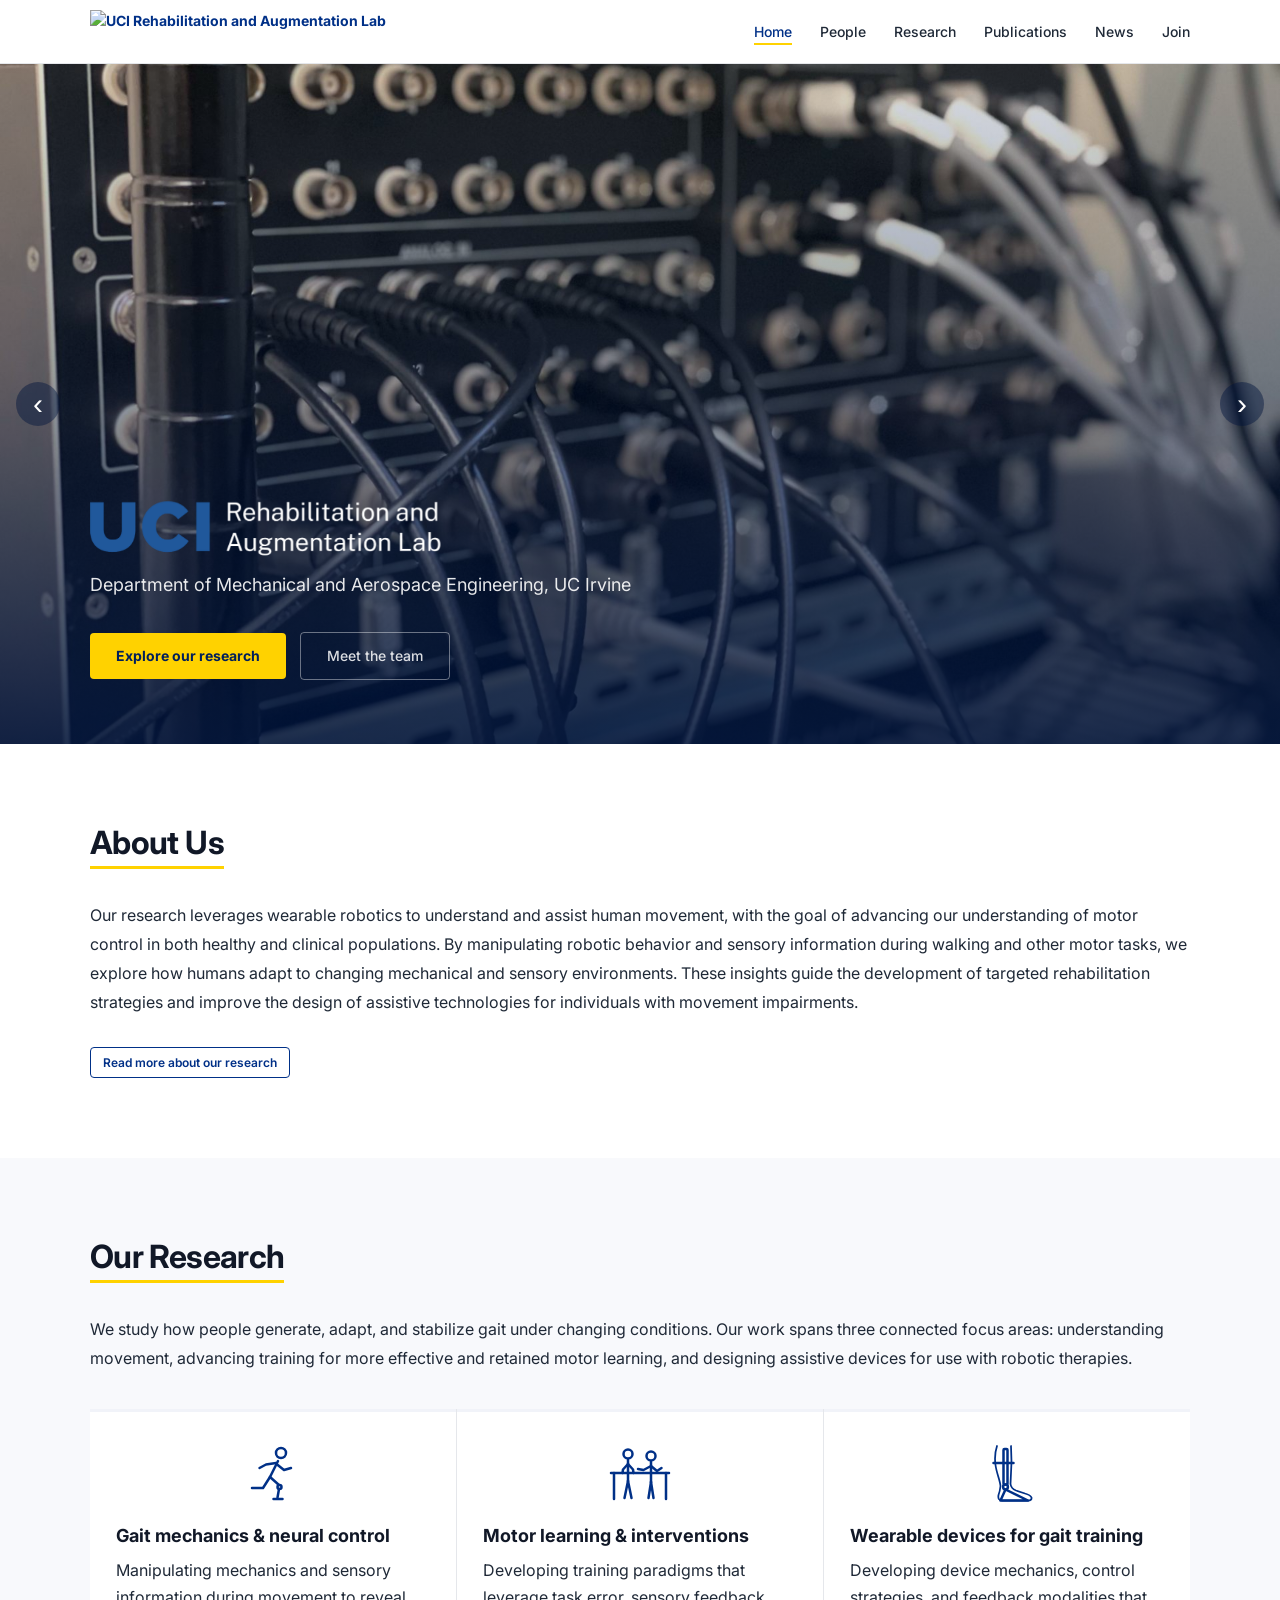
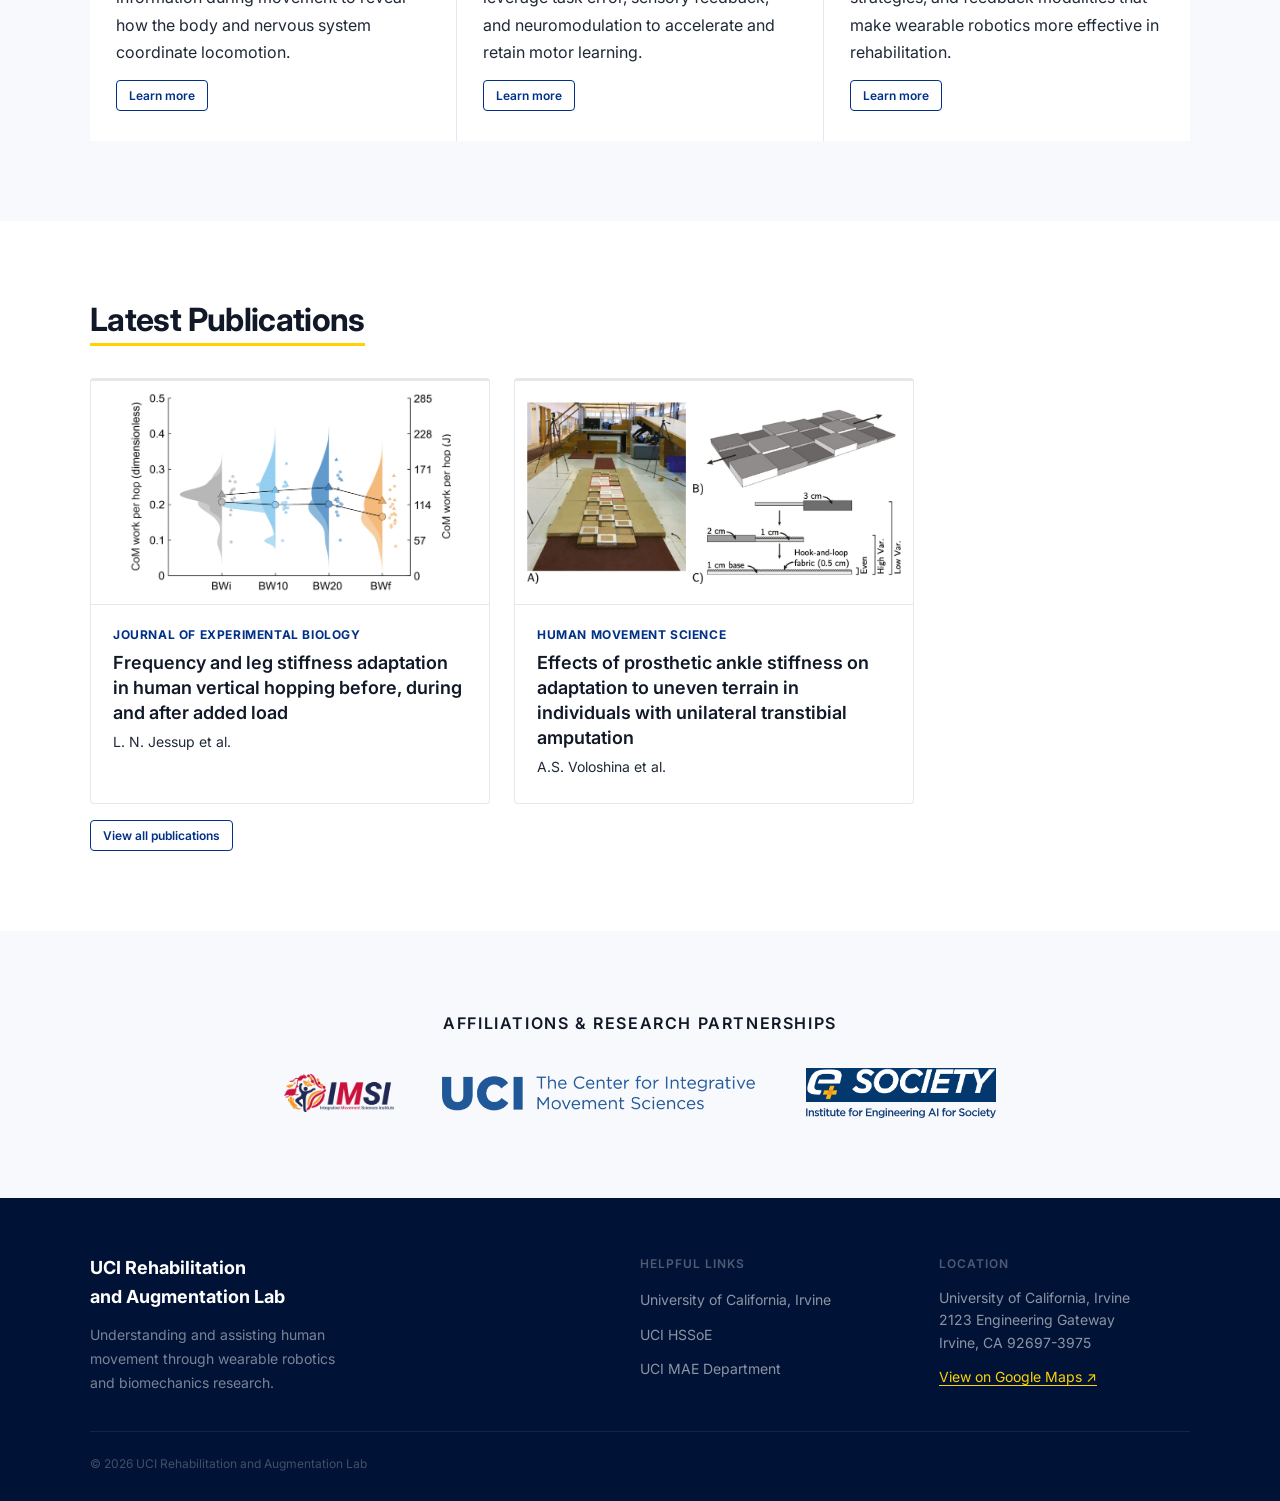
==== commit 18e8e8eb: "Use the RAL logo in the nav bar Co-Authored-By: Claude Opus 5.5 <noreply@anthropic.com>" ====
--- a/index.html
+++ b/index.html
@@ -3,14 +3,16 @@
 <head>
 <meta charset="UTF-8">
 <meta name="viewport" content="width=device-width, initial-scale=1">
+<link rel="icon" type="image/png" href="images/logos/siteTabIcon.png">
+<link rel="apple-touch-icon" href="images/logos/siteTabIcon.png">
 <title>UCI Rehabilitation and Augmentation Lab</title>
 <meta name="description" content="UCI RAL leverages wearable robotics to understand and assist human movement, advancing rehabilitation for individuals with movement impairments.">
-<link rel="stylesheet" href="style.css?v=21">
+<link rel="stylesheet" href="style.css?v=22">
 </head>
 <body>
 
 <nav class="nav">
-  <a class="nav-brand" href="index.html">UCI Rehabilitation and Augmentation Lab</a>
+  <a class="nav-brand" href="index.html"><img src="images/logos/logo-ral-v2.png" alt="UCI Rehabilitation and Augmentation Lab"></a>
   <ul class="nav-links">
     <li><a href="index.html" class="active">Home</a></li>
     <li><a href="people.html">People</a></li>
--- a/style.css
+++ b/style.css
@@ -39,6 +39,7 @@
   padding: 0 max(48px, calc((100% - 1100px) / 2)); height: 64px;
 }
 .nav-brand { font-size: var(--fs-small); font-weight: 700; color: var(--blue); }
+.nav-brand img { display: block; height: 44px; width: auto; }
 .nav-links { display: flex; gap: 28px; list-style: none; }
 .nav-links a {
   font-size: var(--fs-small); font-weight: 500; color: var(--mt);
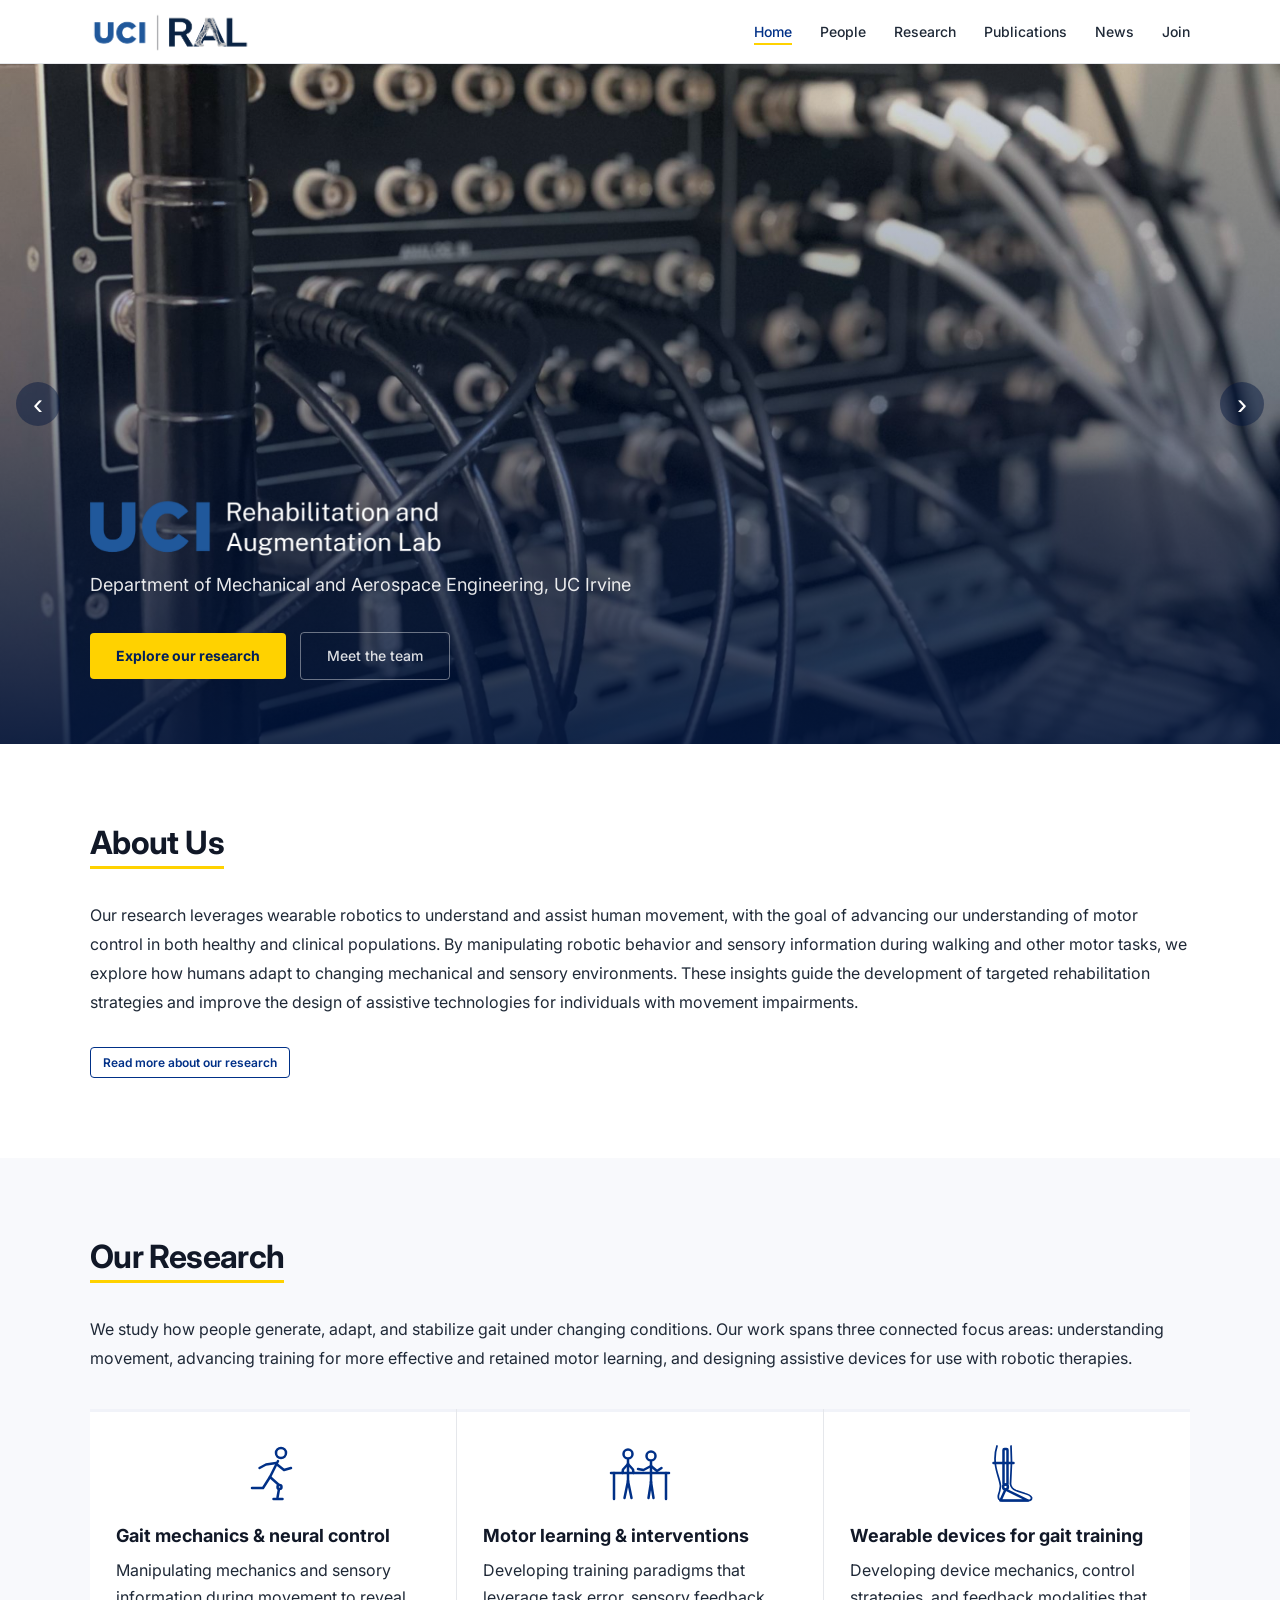
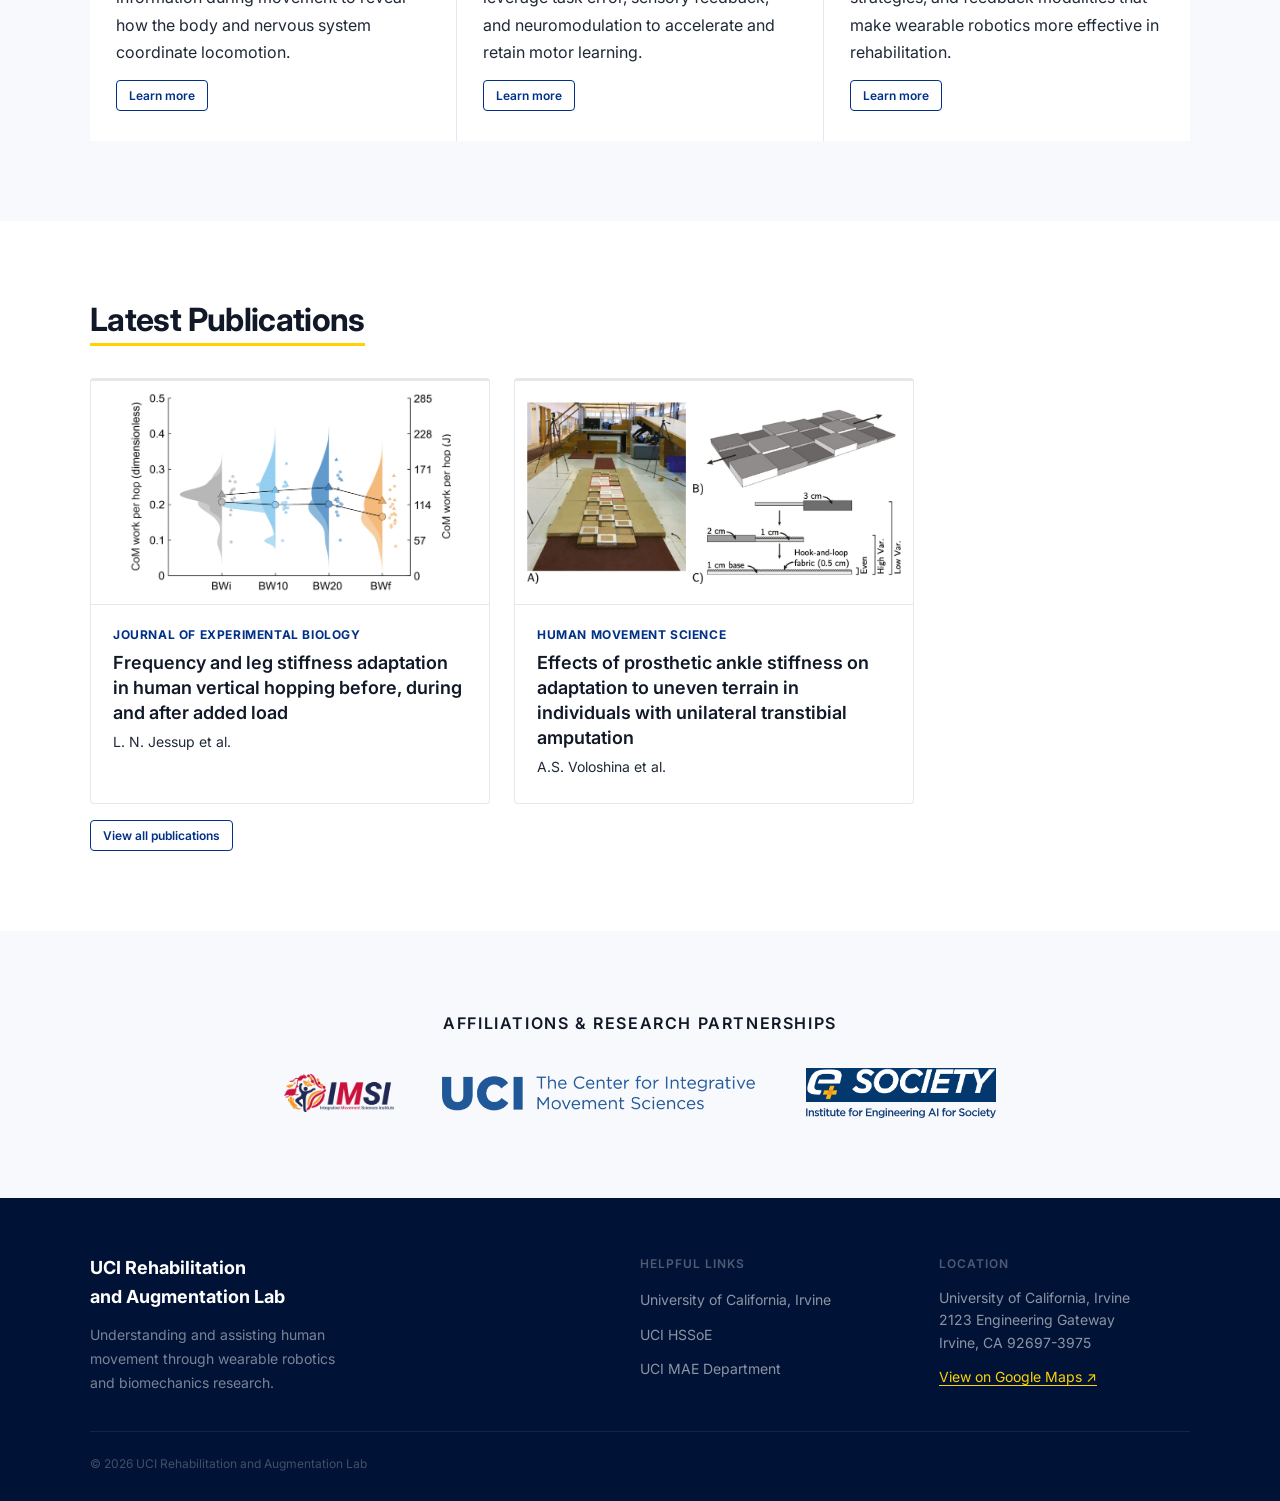
==== commit 91ec9c2c: "Collapsible study list on Participate page; add tandem walking study Each study is a collapsible pan" ====
--- a/index.html
+++ b/index.html
@@ -7,7 +7,7 @@
 <link rel="apple-touch-icon" href="images/logos/siteTabIcon.png">
 <title>UCI Rehabilitation and Augmentation Lab</title>
 <meta name="description" content="UCI RAL leverages wearable robotics to understand and assist human movement, advancing rehabilitation for individuals with movement impairments.">
-<link rel="stylesheet" href="style.css?v=22">
+<link rel="stylesheet" href="style.css?v=23">
 </head>
 <body>
 
--- a/style.css
+++ b/style.css
@@ -237,13 +237,28 @@
 .lightbox { position: fixed; inset: 0; z-index: 500; background: rgba(0,10,30,.88); display: flex; align-items: center; justify-content: center; padding: 32px; cursor: zoom-out; }
 .lightbox img { max-width: 100%; max-height: 100%; border-radius: var(--r); background: #fff; box-shadow: 0 8px 40px rgba(0,0,0,.5); }
 .lightbox-close { position: absolute; top: 16px; right: 20px; font-size: 36px; line-height: 1; color: #fff; background: none; border: 0; cursor: pointer; }
-.study { background: var(--bg2); border-left: 3px solid var(--blue); border-radius: var(--r); padding: 40px; }
+/* PARTICIPATE - collapsible study panels (participate.js opens the one named in the URL #hash) */
+.study-intro { font-size: var(--fs-body); color: var(--mt); margin: -16px 0 24px; }
+.study-list { display: flex; flex-direction: column; gap: 16px; }
+.study { background: var(--bg2); border-left: 3px solid var(--blue); border-radius: var(--r); scroll-margin-top: 24px; }
+.study-sum { display: grid; grid-template-columns: 1fr auto; column-gap: 24px; align-items: center; padding: 28px 40px; cursor: pointer; list-style: none; }
+.study-sum > span { grid-column: 1; }
+.study-sum::-webkit-details-marker { display: none; }
+.study-sum::after { content: '+'; grid-column: 2; grid-row: 1 / span 3; font-size: 32px; line-height: 1; font-weight: 400; color: var(--blue); }
+.study[open] > .study-sum::after { content: '\2212'; }
+.study-sum:hover .study-title { color: var(--blue); }
+.study-sum:focus-visible { outline: 2px solid var(--blue); outline-offset: -2px; }
+.study-sum .study-tag { justify-self: start; }
+.study-title { display: block; font-size: var(--fs-subhead); font-weight: 700; color: var(--tx); line-height: 1.25; letter-spacing: -.01em; transition: color .15s; }
+.study-meta { display: block; font-size: var(--fs-small); color: var(--mt); margin-top: 6px; }
+.study[open] > .study-hd, .study[open] > .study-body { padding: 0 40px; }
+.study[open] > .study-body { padding-bottom: 40px; }
+.study-lead { font-size: var(--fs-body); color: var(--mt); line-height: 1.75; margin-top: 16px; }
 .study-hd { display: grid; grid-template-columns: 300px 1fr; gap: 32px; align-items: start; margin-bottom: 8px; }
 .study-img { background: #fff; border: 1px solid var(--bd); border-radius: var(--r); padding: 10px; }
 .study-img img { width: 100%; height: auto; }
 .study-tag { display: inline-block; font-size: var(--fs-label); font-weight: 700; letter-spacing: .06em; text-transform: uppercase; color: var(--blue-dk); background: var(--gold); padding: 3px 9px; border-radius: 2px; margin-bottom: 10px; }
-.study-hd h3 { font-size: var(--fs-subhead); font-weight: 700; color: var(--tx); line-height: 1.25; letter-spacing: -.01em; }
-.study-sub { font-size: var(--fs-small); color: var(--mt); margin-top: 8px; }
+.study-sub { font-size: var(--fs-small); color: var(--mt); }
 .study-body h4 { font-size: var(--fs-label); font-weight: 600; color: var(--blue); letter-spacing: .06em; text-transform: uppercase; margin: 24px 0 6px; }
 .study-body p, .study-body li { font-size: var(--fs-body); color: var(--mt); line-height: 1.75; }
 .study-body ul { padding-left: 20px; }
@@ -274,7 +289,11 @@
   .hero-arrow { top: 20px; transform: none; width: 38px; height: 38px; font-size: 26px; }
   .hero-prev { left: auto; right: 62px; }
   .sec { padding: 52px 20px; }
-  .theme-hd, .study { padding: 24px 20px; }
+  .theme-hd { padding: 24px 20px; }
+  .study-sum { padding: 20px; column-gap: 16px; }
+  .study[open] > .study-hd, .study[open] > .study-body { padding: 0 20px; }
+  .study[open] > .study-body { padding-bottom: 24px; }
+  .study-img img { max-height: 420px; object-fit: contain; }
   .news-item { grid-template-columns: 1fr; gap: 4px; }
   .news-imgs img { height: 90px; }
   .study-hd { grid-template-columns: 1fr; gap: 16px; }
